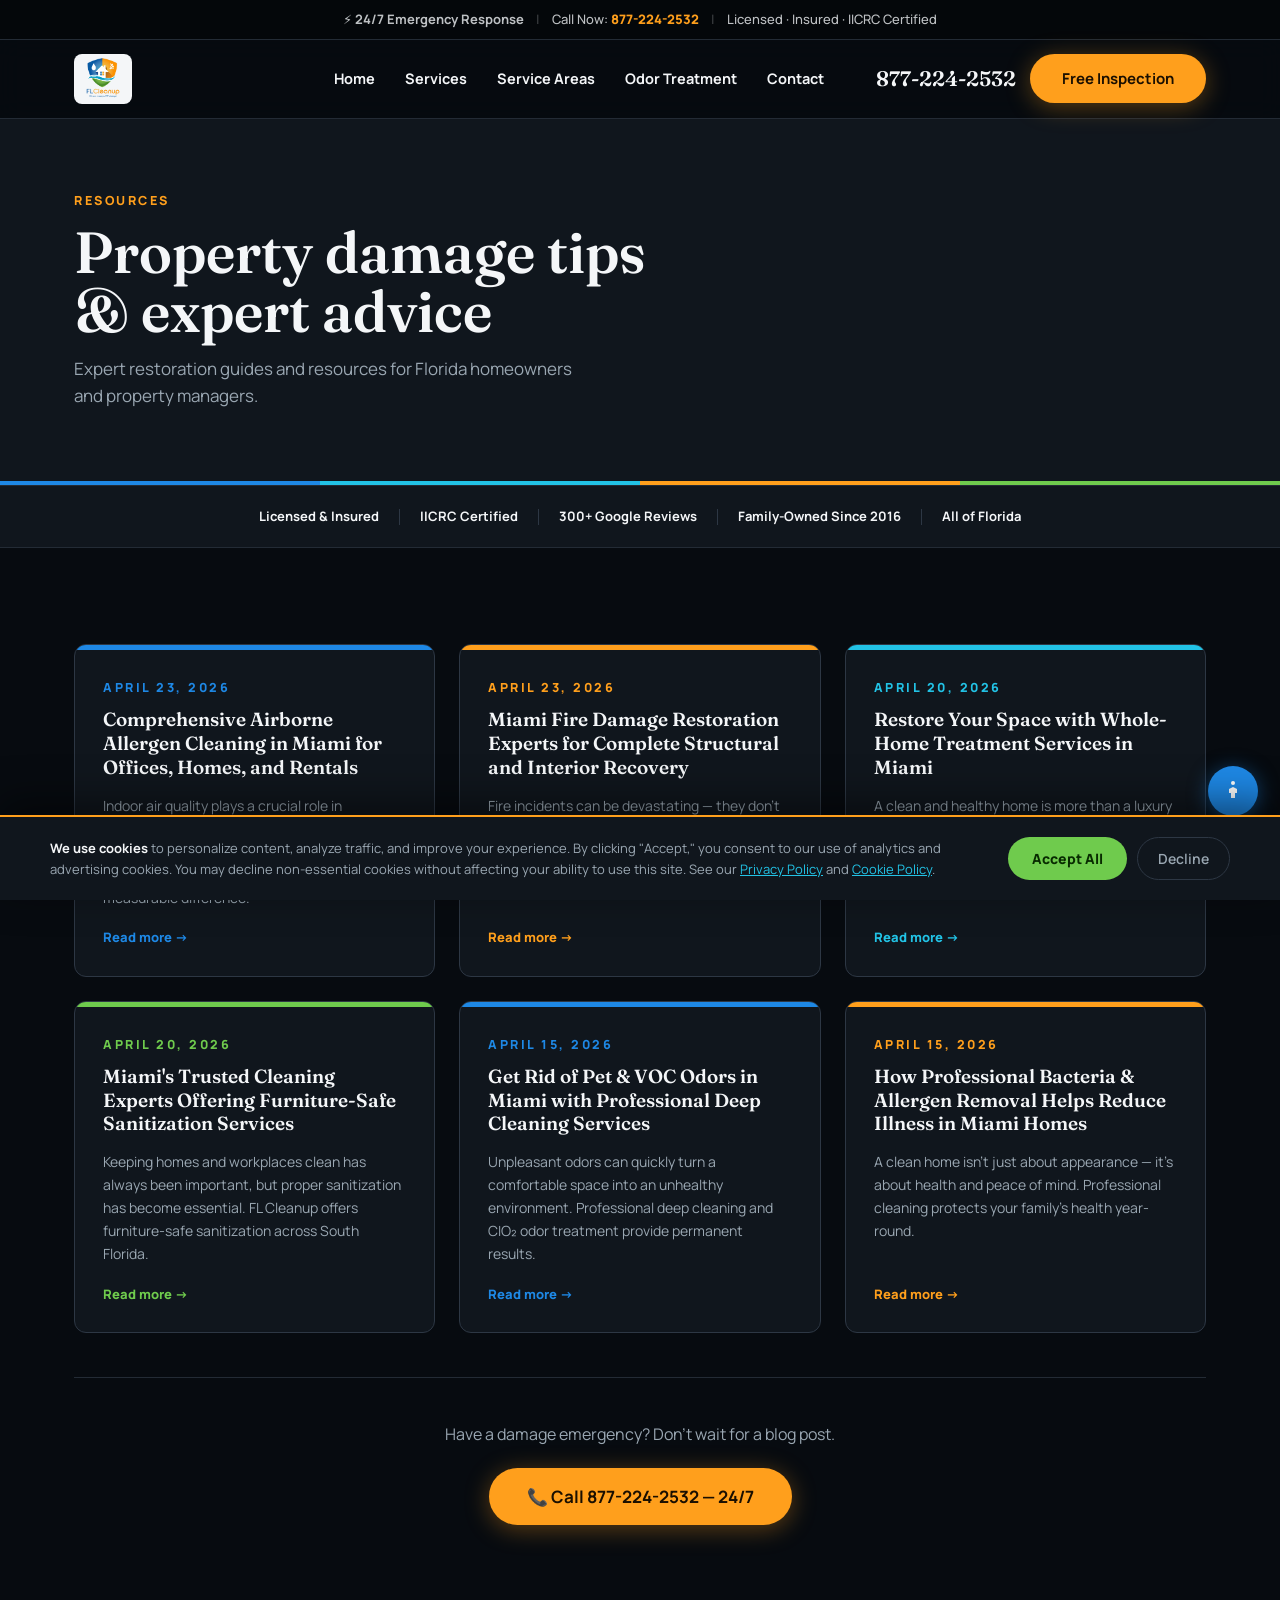
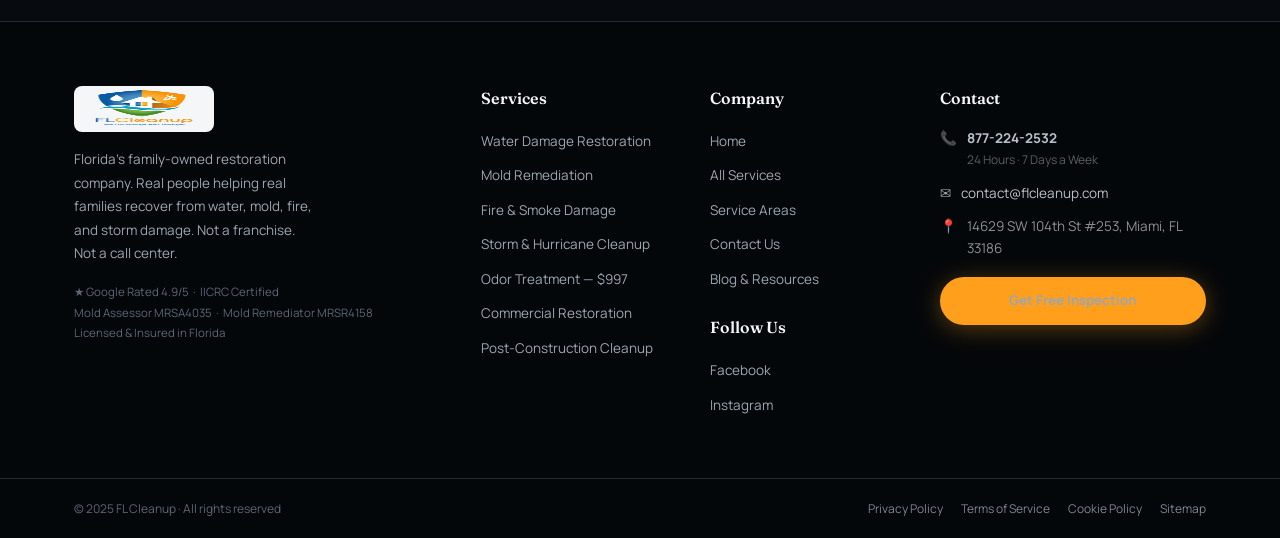
==== blog/index.html @ 85f88806 "Dark-theme cleanup: fix invisible text/contrast, add form states, optimize images, SEO + consent fix" ====
<!DOCTYPE html>
<html lang="en">
<head>
<meta charset="UTF-8">
<meta name="viewport" content="width=device-width, initial-scale=1.0">
<title>Blog | Property Damage Tips &amp; Guides | FL Cleanup Florida</title>
<meta name="description" content="Expert restoration guides, tips and resources for Florida homeowners. Water damage, mold, fire, storm, and odor treatment advice from the FL Cleanup team.">
<meta name="robots" content="index,follow">
<link rel="canonical" href="https://flcleanup.com/blog/">
<meta property="og:title" content="Blog | Property Damage Tips &amp; Guides | FL Cleanup Florida">
<meta property="og:description" content="Expert restoration guides, tips and resources for Florida homeowners. Water damage, mold, fire, storm, and odor treatment advice from the FL Cleanup team.">
<meta property="og:url" content="https://flcleanup.com/blog/">
<meta property="og:type" content="website">
<meta property="og:image" content="https://flcleanup.com/wp-content/uploads/2025/03/176-_TKR7948.jpg">
<meta property="og:image:alt" content="The FL Cleanup restoration crew with water extraction equipment">
<meta name="twitter:card" content="summary_large_image">
<meta name="theme-color" content="#070B10">
<link rel="icon" href="/wp-content/uploads/2022/09/florida-cleanup-300x300-1.png">
<link rel="preconnect" href="https://fonts.googleapis.com"><link rel="preconnect" href="https://fonts.gstatic.com" crossorigin><link href="https://fonts.googleapis.com/css2?family=Fraunces:ital,wght@0,500;0,600;1,500;1,600&family=Manrope:wght@400;500;600;700;800&display=swap" rel="stylesheet">
<link rel="stylesheet" href="/assets/css/main.css">

</head>
<body>
<a href="#main-content" class="skip-link">Skip to main content</a>
<div class="topbar" role="complementary" aria-label="Contact information">
  <div class="wrap topbar-inner">
    <span>⚡ <strong>24/7 Emergency Response</strong></span>
    <span class="topbar-sep">|</span>
    <span>Call Now: <a href="tel:+18772242532">877-224-2532</a></span>
    <span class="topbar-sep">|</span>
    <span>Licensed · Insured · IICRC Certified</span>
  </div>
</div>
<header class="site-header" role="banner">
  <div class="wrap header-inner">
    <a href="/" aria-label="FL Cleanup — Home">
      <img class="logo-img" src="/wp-content/uploads/2022/03/FLCleanup-Logo-PNG.png" alt="FL Cleanup logo" width="150" height="52">
    </a>
    <nav class="site-nav" role="navigation" aria-label="Main navigation">
      <ul role="list"><li><a href="/">Home</a></li>
<li><a href="/services/">Services</a></li>
<li><a href="/florida-service-area/">Service Areas</a></li>
<li><a href="/chlorine-dioxide-treatment/">Odor Treatment</a></li>
<li><a href="/contact/">Contact</a></li></ul>
    </nav>
    <div class="header-cta">
      <a href="tel:+18772242532" class="header-phone" aria-label="Call 877-224-2532">877-224-2532</a>
      <a href="/contact/#form" class="btn btn-blaze">Free Inspection</a>
    </div>
    <button class="nav-toggle" id="nav-toggle" aria-controls="mobile-menu" aria-expanded="false" aria-label="Open navigation menu">
      <span></span><span></span><span></span>
    </button>
  </div>
  <nav class="mobile-menu" id="mobile-menu" data-open="false" aria-label="Mobile navigation">
    <a href="/">Home</a>
    <a href="/services/">Services</a>
    <a href="/florida-service-area/">Service Areas</a>
    <a href="/chlorine-dioxide-treatment/">Odor Treatment — $997</a>
    <a href="/post-construction-cleanup-in-south-florida-2/">Post-Construction Cleanup</a>
    <a href="/blog/">Blog</a>
    <a href="/contact/">Contact Us</a>
    <div class="mobile-menu-cta">
      <a href="tel:+18772242532" class="btn btn-blaze btn-full">📞 Call 877-224-2532</a>
      <a href="/contact/#form" class="btn btn-palm btn-full">Get Free Inspection</a>
    </div>
  </nav>
</header>
<main id="main-content" tabindex="-1">

<section class="s-panel" style="padding:72px 0" aria-labelledby="blog-h1">
  <div class="wrap">
    <p class="eyebrow">Resources</p>
    <h1 class="d2" id="blog-h1" style="margin:12px 0 14px">Property damage tips<br>&amp; expert advice</h1>
    <p style="font-size:17px;color:var(--mist);max-width:500px">Expert restoration guides and resources for Florida homeowners and property managers.</p>
  </div>
</section>
<div class="trust-bar" aria-hidden="true"><span style="background:var(--harbor)"></span><span style="background:var(--lagoon)"></span><span style="background:var(--blaze)"></span><span style="background:var(--palm)"></span></div>
<div class="trust-strip" aria-label="Trust signals"><div class="wrap tb-inner"><div class="tb-item">Licensed &amp; Insured</div><div class="tb-sep" aria-hidden="true"></div><div class="tb-item">IICRC Certified</div><div class="tb-sep" aria-hidden="true"></div><div class="tb-item">300+ Google Reviews</div><div class="tb-sep" aria-hidden="true"></div><div class="tb-item">Family-Owned Since 2016</div><div class="tb-sep" aria-hidden="true"></div><div class="tb-item">All of Florida</div></div></div>
<section class="section">
  <div class="wrap">
    <div style="display:grid;grid-template-columns:repeat(3,1fr);gap:24px" role="list" aria-label="Blog posts"><article style="background:var(--panel);border:1px solid var(--line2);border-radius:var(--r);overflow:hidden;display:flex;flex-direction:column" aria-labelledby="post-0">
          <div style="height:5px;background:var(--harbor)"></div>
          <div style="padding:28px;flex:1;display:flex;flex-direction:column">
            <div class="eyebrow" style="margin-bottom:10px;color:var(--harbor)">April 23, 2026</div>
            <h2 id="post-0" style="font-family:'Fraunces',serif;font-size:19px;font-weight:600;color:var(--paper);line-height:1.25;margin-bottom:14px">Comprehensive Airborne Allergen Cleaning in Miami for Offices, Homes, and Rentals</h2>
            <p style="font-size:14px;color:var(--mist);line-height:1.65;flex:1;margin-bottom:18px">Indoor air quality plays a crucial role in maintaining a healthy environment. In a city like Miami, where humidity levels are high, professional allergen cleaning services make a measurable difference.</p>
            <a href="/contact/" style="font-size:13px;font-weight:800;color:var(--harbor);display:inline-flex;align-items:center;gap:5px" aria-label="Read more about Comprehensive Airborne Allergen Cleaning in Miami for Offices, Homes, and Rentals">Read more →</a>
          </div>
        </article><article style="background:var(--panel);border:1px solid var(--line2);border-radius:var(--r);overflow:hidden;display:flex;flex-direction:column" aria-labelledby="post-1">
          <div style="height:5px;background:var(--blaze)"></div>
          <div style="padding:28px;flex:1;display:flex;flex-direction:column">
            <div class="eyebrow" style="margin-bottom:10px;color:var(--blaze)">April 23, 2026</div>
            <h2 id="post-1" style="font-family:'Fraunces',serif;font-size:19px;font-weight:600;color:var(--paper);line-height:1.25;margin-bottom:14px">Miami Fire Damage Restoration Experts for Complete Structural and Interior Recovery</h2>
            <p style="font-size:14px;color:var(--mist);line-height:1.65;flex:1;margin-bottom:18px">Fire incidents can be devastating — they don't just destroy property, they disrupt lives. FL Cleanup provides complete structural and interior recovery services across Miami.</p>
            <a href="/contact/" style="font-size:13px;font-weight:800;color:var(--blaze);display:inline-flex;align-items:center;gap:5px" aria-label="Read more about Miami Fire Damage Restoration Experts for Complete Structural and Interior Recovery">Read more →</a>
          </div>
        </article><article style="background:var(--panel);border:1px solid var(--line2);border-radius:var(--r);overflow:hidden;display:flex;flex-direction:column" aria-labelledby="post-2">
          <div style="height:5px;background:var(--lagoon)"></div>
          <div style="padding:28px;flex:1;display:flex;flex-direction:column">
            <div class="eyebrow" style="margin-bottom:10px;color:var(--lagoon)">April 20, 2026</div>
            <h2 id="post-2" style="font-family:'Fraunces',serif;font-size:19px;font-weight:600;color:var(--paper);line-height:1.25;margin-bottom:14px">Restore Your Space with Whole-Home Treatment Services in Miami</h2>
            <p style="font-size:14px;color:var(--mist);line-height:1.65;flex:1;margin-bottom:18px">A clean and healthy home is more than a luxury — it's a necessity. Whole-home treatment services restore your living space to a safe, comfortable environment.</p>
            <a href="/contact/" style="font-size:13px;font-weight:800;color:var(--lagoon);display:inline-flex;align-items:center;gap:5px" aria-label="Read more about Restore Your Space with Whole-Home Treatment Services in Miami">Read more →</a>
          </div>
        </article><article style="background:var(--panel);border:1px solid var(--line2);border-radius:var(--r);overflow:hidden;display:flex;flex-direction:column" aria-labelledby="post-3">
          <div style="height:5px;background:var(--palm)"></div>
          <div style="padding:28px;flex:1;display:flex;flex-direction:column">
            <div class="eyebrow" style="margin-bottom:10px;color:var(--palm)">April 20, 2026</div>
            <h2 id="post-3" style="font-family:'Fraunces',serif;font-size:19px;font-weight:600;color:var(--paper);line-height:1.25;margin-bottom:14px">Miami's Trusted Cleaning Experts Offering Furniture-Safe Sanitization Services</h2>
            <p style="font-size:14px;color:var(--mist);line-height:1.65;flex:1;margin-bottom:18px">Keeping homes and workplaces clean has always been important, but proper sanitization has become essential. FL Cleanup offers furniture-safe sanitization across South Florida.</p>
            <a href="/contact/" style="font-size:13px;font-weight:800;color:var(--palm);display:inline-flex;align-items:center;gap:5px" aria-label="Read more about Miami's Trusted Cleaning Experts Offering Furniture-Safe Sanitization Services">Read more →</a>
          </div>
        </article><article style="background:var(--panel);border:1px solid var(--line2);border-radius:var(--r);overflow:hidden;display:flex;flex-direction:column" aria-labelledby="post-4">
          <div style="height:5px;background:var(--harbor)"></div>
          <div style="padding:28px;flex:1;display:flex;flex-direction:column">
            <div class="eyebrow" style="margin-bottom:10px;color:var(--harbor)">April 15, 2026</div>
            <h2 id="post-4" style="font-family:'Fraunces',serif;font-size:19px;font-weight:600;color:var(--paper);line-height:1.25;margin-bottom:14px">Get Rid of Pet &amp; VOC Odors in Miami with Professional Deep Cleaning Services</h2>
            <p style="font-size:14px;color:var(--mist);line-height:1.65;flex:1;margin-bottom:18px">Unpleasant odors can quickly turn a comfortable space into an unhealthy environment. Professional deep cleaning and CIO₂ odor treatment provide permanent results.</p>
            <a href="/contact/" style="font-size:13px;font-weight:800;color:var(--harbor);display:inline-flex;align-items:center;gap:5px" aria-label="Read more about Get Rid of Pet &amp; VOC Odors in Miami with Professional Deep Cleaning Services">Read more →</a>
          </div>
        </article><article style="background:var(--panel);border:1px solid var(--line2);border-radius:var(--r);overflow:hidden;display:flex;flex-direction:column" aria-labelledby="post-5">
          <div style="height:5px;background:var(--blaze)"></div>
          <div style="padding:28px;flex:1;display:flex;flex-direction:column">
            <div class="eyebrow" style="margin-bottom:10px;color:var(--blaze)">April 15, 2026</div>
            <h2 id="post-5" style="font-family:'Fraunces',serif;font-size:19px;font-weight:600;color:var(--paper);line-height:1.25;margin-bottom:14px">How Professional Bacteria &amp; Allergen Removal Helps Reduce Illness in Miami Homes</h2>
            <p style="font-size:14px;color:var(--mist);line-height:1.65;flex:1;margin-bottom:18px">A clean home isn't just about appearance — it's about health and peace of mind. Professional cleaning protects your family's health year-round.</p>
            <a href="/contact/" style="font-size:13px;font-weight:800;color:var(--blaze);display:inline-flex;align-items:center;gap:5px" aria-label="Read more about How Professional Bacteria &amp; Allergen Removal Helps Reduce Illness in Miami Homes">Read more →</a>
          </div>
        </article></div>
    <div style="text-align:center;margin-top:44px;padding-top:44px;border-top:1px solid var(--line)">
      <p style="font-size:16px;color:var(--mist);margin-bottom:20px">Have a damage emergency? Don't wait for a blog post.</p>
      <a href="tel:+18772242532" class="btn btn-blaze btn-lg">📞 Call 877-224-2532 — 24/7</a>
    </div>
  </div>
</section>

</main>
<footer class="site-footer" role="contentinfo">
  <div class="wrap">
    <div class="footer-grid">
      <div>
        <img class="logo-img" src="/wp-content/uploads/2022/03/FLCleanup-Logo-PNG.png" alt="FL Cleanup logo" width="140" height="48">
        <p class="footer-brand-p">Florida's family-owned restoration company. Real people helping real families recover from water, mold, fire, and storm damage. Not a franchise. Not a call center.</p>
        <p class="footer-certs">★ Google Rated 4.9/5 &nbsp;·&nbsp; IICRC Certified<br>Mold Assessor MRSA4035 &nbsp;·&nbsp; Mold Remediator MRSR4158<br>Licensed &amp; Insured in Florida</p>
      </div>
      <div class="footer-col">
        <h4>Services</h4>
        <ul role="list">
          <li><a href="/services/">Water Damage Restoration</a></li>
          <li><a href="/services/">Mold Remediation</a></li>
          <li><a href="/services/">Fire &amp; Smoke Damage</a></li>
          <li><a href="/services/">Storm &amp; Hurricane Cleanup</a></li>
          <li><a href="/chlorine-dioxide-treatment/">Odor Treatment — $997</a></li>
          <li><a href="/services/">Commercial Restoration</a></li>
          <li><a href="/post-construction-cleanup-in-south-florida-2/">Post-Construction Cleanup</a></li>
        </ul>
      </div>
      <div class="footer-col">
        <h4>Company</h4>
        <ul role="list">
          <li><a href="/">Home</a></li>
          <li><a href="/services/">All Services</a></li>
          <li><a href="/florida-service-area/">Service Areas</a></li>
          <li><a href="/contact/">Contact Us</a></li>
          <li><a href="/blog/">Blog &amp; Resources</a></li>
        </ul>
        <h4 style="margin-top:24px">Follow Us</h4>
        <ul role="list">
          <li><a href="https://www.facebook.com/flcleanup" rel="noopener" target="_blank">Facebook</a></li>
          <li><a href="https://www.instagram.com/flcleanup/" rel="noopener" target="_blank">Instagram</a></li>
        </ul>
      </div>
      <div class="footer-col">
        <h4>Contact</h4>
        <div class="fc-li"><span>📞</span><div><a href="tel:+18772242532" class="fc-strong">877-224-2532</a><br><span style="color:rgba(255,255,255,.35);font-size:12px">24 Hours · 7 Days a Week</span></div></div>
        <div class="fc-li"><span>✉️</span><div><a href="mailto:contact@flcleanup.com">contact@flcleanup.com</a></div></div>
        <div class="fc-li"><span>📍</span><div style="color:rgba(255,255,255,.55)">14629 SW 104th St #253, Miami, FL 33186</div></div>
        <div style="margin-top:18px">
          <a href="/contact/#form" class="btn btn-blaze btn-full" style="justify-content:center">Get Free Inspection</a>
        </div>
      </div>
    </div>
  </div>
  <div class="footer-bottom">
    <div class="wrap footer-bottom-inner">
      <span>© 2025 FL Cleanup · All rights reserved</span>
      <div class="footer-legal">
        <a href="/contact/#privacy">Privacy Policy</a>
        <a href="/contact/#terms">Terms of Service</a>
        <a href="/contact/#cookies">Cookie Policy</a>
        <a href="/sitemap.xml">Sitemap</a>
      </div>
    </div>
  </div>
</footer>
<div class="consent-banner" id="consent-banner" role="dialog" aria-label="Cookie consent" aria-modal="false">
  <div class="consent-inner">
    <div class="consent-text">
      <strong style="color:var(--paper)">We use cookies</strong> to personalize content, analyze traffic, and improve your experience. By clicking "Accept," you consent to our use of analytics and advertising cookies. You may decline non-essential cookies without affecting your ability to use this site. See our <a href="/contact/#privacy">Privacy Policy</a> and <a href="/contact/#cookies">Cookie Policy</a>.
    </div>
    <div class="consent-btns">
      <button class="consent-accept" id="consent-accept" aria-label="Accept all cookies">Accept All</button>
      <button class="consent-decline" id="consent-decline" aria-label="Decline non-essential cookies">Decline</button>
    </div>
  </div>
</div>
<button class="ada-btn" id="ada-btn" aria-label="Accessibility options" aria-expanded="false" aria-controls="ada-panel">
  <svg viewBox="0 0 24 24" xmlns="http://www.w3.org/2000/svg" aria-hidden="true" focusable="false">
    <circle cx="12" cy="4" r="2"/><path d="M12 8l-4 2v4h2v5h4v-5h2v-4l-4-2z"/>
  </svg>
</button>
<div class="ada-panel" id="ada-panel" role="region" aria-label="Accessibility settings">
  <h3>Accessibility</h3>
  <div class="ada-control"><span>Larger Text</span><button class="ada-toggle" id="ada-font" aria-pressed="false" aria-label="Toggle larger text"></button></div>
  <div class="ada-control"><span>High Contrast</span><button class="ada-toggle" id="ada-contrast" aria-pressed="false" aria-label="Toggle high contrast"></button></div>
  <div class="ada-control"><span>Extra Spacing</span><button class="ada-toggle" id="ada-spacing" aria-pressed="false" aria-label="Toggle extra spacing"></button></div>
</div>
<a href="tel:+18772242532" class="sticky-call" aria-label="Call us now at 877-224-2532">Call 877-224-2532</a>
<script src="/assets/js/main.js" defer></script>
</body>
</html>
---- assets/css/main.css ----
/* ================================================================
   FL CLEANUP — v6 DESIGN SYSTEM
   "Dark Shield"

   Brief: previous pass went light-dominant with color accents.
   This pass is genuinely dark — dark is the floor of the page, not
   a section variant. The same extracted brand palette (sampled
   from the logo pixels) now does the opposite job: instead of
   tinting light cards, it has to glow against near-black, the way
   neon or instrument-panel color reads at night. That's a better
   fit for an emergency-response brand anyway — water and fire both
   look more dramatic in the dark than on a cream background.

   PALETTE (same source as before, same hex values — sampled from
   the logo, not reguessed — just deployed differently)
   --void     #070B10  true near-black, the dominant background
   --panel    #10161D  raised dark surface for cards
   --panel2   #161D26  lighter raised surface, hover/active state
   --line     #232B35  hairline borders on dark
   --harbor   #1E88E5  blue brightened ~1 stop for dark-bg legibility
   --lagoon   #22C3E6  cyan brightened to glow on dark
   --blaze    #FF9F1C  orange brightened to glow on dark
   --palm     #6FCB4D  green brightened to glow on dark
   --paper    #F4F6F8  off-white text on dark
   --mist     #9AA7B2  secondary text on dark

   Note on brightening: the raw sampled hex values (#085AA4, #049DC0,
   #FD9200, #5D9F3A) read correctly on white but desaturate and dim
   against near-black — a known contrast problem with mid-tone brand
   colors on dark UI. Each is lifted in lightness ~8-12% while
   keeping the same hue, so they glow rather than going muddy, and
   still read as "the same blue/orange/cyan/green" as the logo.

   TYPE — unchanged from v5 (Fraunces + Manrope), the pairing itself
   wasn't the cookie-cutter problem, the light flat-color treatment
   was. Fraunces gets MORE distinctive on dark since serif-on-dark
   is less common than serif-on-cream.
   ================================================================ */

*,*::before,*::after{box-sizing:border-box;margin:0;padding:0}
html{font-size:16px;scroll-behavior:smooth;-webkit-text-size-adjust:100%}
body{font-family:'Manrope',system-ui,sans-serif;color:#F4F6F8;background:#070B10;line-height:1.6;-webkit-font-smoothing:antialiased}
img{display:block;max-width:100%;height:auto}
a{color:inherit;text-decoration:none}
button{font-family:inherit;cursor:pointer;border:none;background:none}
ul{list-style:none}
:focus-visible{outline:3px solid #FF9F1C;outline-offset:3px;border-radius:2px}

.skip-link{position:absolute;top:-100px;left:16px;z-index:9999;background:#FF9F1C;color:#070B10;font-weight:800;padding:10px 18px;border-radius:4px;transition:top .1s}
.skip-link:focus{top:16px}

:root{
  --void:#070B10;--panel:#10161D;--panel2:#161D26;--line:#232B35;--line2:#2D3744;
  --harbor:#1E88E5;--harbor-dim:#1567B0;
  --lagoon:#22C3E6;
  --blaze:#FF9F1C;--blaze-dim:#E08600;
  --palm:#6FCB4D;--palm-dim:#54A636;
  --paper:#F4F6F8;--mist:#9AA7B2;
  --max:1180px;--r:12px
}

.wrap{max-width:var(--max);margin:0 auto;padding:0 24px}

/* TYPE SCALE */
.d1{font-family:'Fraunces',serif;font-size:clamp(48px,7vw,92px);font-weight:600;line-height:.98;letter-spacing:-1px;color:var(--paper)}
.d2{font-family:'Fraunces',serif;font-size:clamp(34px,5vw,58px);font-weight:600;line-height:1.02;color:var(--paper)}
.d3{font-family:'Fraunces',serif;font-size:clamp(26px,3.6vw,40px);font-weight:600;line-height:1.05;color:var(--paper)}
.d4{font-family:'Fraunces',serif;font-size:clamp(19px,2.4vw,25px);font-weight:600;line-height:1.15;color:var(--paper)}
.eyebrow{font-family:'Manrope',sans-serif;font-size:12.5px;font-weight:800;letter-spacing:2.5px;text-transform:uppercase;color:var(--blaze)}
.lead{font-size:18.5px;line-height:1.6;color:var(--mist)}

/* BUTTONS */
.btn{display:inline-flex;align-items:center;justify-content:center;gap:9px;font-family:'Manrope',sans-serif;font-size:15px;font-weight:700;padding:15px 30px;border-radius:100px;transition:transform .12s,background .15s,box-shadow .15s;border:2px solid transparent;white-space:nowrap;line-height:1}
.btn:active{transform:scale(.97)}
.btn-blaze{background:var(--blaze);color:#1A0F00;box-shadow:0 0 0 0 rgba(255,159,28,0),0 4px 24px rgba(255,159,28,.35)}
.btn-blaze:hover{background:#FFAD3D;box-shadow:0 4px 30px rgba(255,159,28,.5)}
.btn-harbor{background:var(--harbor);color:#fff;box-shadow:0 4px 24px rgba(30,136,229,.35)}
.btn-harbor:hover{background:#3B96EA}
.btn-palm{background:var(--palm);color:#082B00;box-shadow:0 4px 24px rgba(111,203,77,.3)}
.btn-palm:hover{background:#82D862}
.btn-line{background:transparent;color:var(--paper);border-color:var(--line2)}
.btn-line:hover{border-color:var(--mist);background:rgba(255,255,255,.04)}
.btn-paper{background:var(--paper);color:var(--void);font-weight:800}
.btn-paper:hover{background:#fff}
/* On the harbor→blaze CTA strips: solid white + white outline */
.btn-white{background:var(--paper);color:var(--void);font-weight:800}
.btn-white:hover{background:#fff}
.btn-line-white{background:transparent;color:#fff;border-color:rgba(255,255,255,.55)}
.btn-line-white:hover{border-color:#fff;background:rgba(255,255,255,.1)}
.btn-lg{font-size:17px;padding:18px 36px}
.btn-xl{font-size:18px;padding:20px 42px}
.btn-full{width:100%}

/* TOPBAR */
.topbar{background:#04070A;color:rgba(244,246,248,.78);font-size:13px;font-weight:500;padding:9px 0;text-align:center;border-bottom:1px solid var(--line)}
.topbar a{color:var(--blaze);font-weight:800}
.topbar-inner{display:flex;align-items:center;justify-content:center;flex-wrap:wrap;gap:0}
.topbar-sep{margin:0 12px;opacity:.3}

/* HEADER */
.site-header{background:rgba(7,11,16,.85);backdrop-filter:blur(12px);border-bottom:1px solid var(--line);position:sticky;top:39px;z-index:200}
.header-inner{display:flex;align-items:center;height:78px;gap:20px}
.site-header img.logo-img{height:50px;width:auto;display:block;background:var(--paper);border-radius:8px;padding:4px 8px}
.site-nav{margin-left:auto;display:flex;align-items:center;gap:2px}
.site-nav ul{display:flex;align-items:center;gap:2px;list-style:none;margin:0;padding:0}
.site-nav li{display:block}
.site-nav a{font-size:14.5px;font-weight:700;color:var(--paper);padding:9px 14px;border-radius:8px;transition:background .15s,color .15s;display:block}
.site-nav a:hover,.site-nav a[aria-current="page"]{background:var(--panel);color:var(--lagoon)}
.header-cta{display:flex;align-items:center;gap:14px;margin-left:18px}
.header-phone{font-family:'Fraunces',serif;font-size:21px;font-weight:600;color:var(--paper)}
.header-phone:hover{color:var(--blaze)}
.nav-toggle{display:none;flex-direction:column;justify-content:center;gap:5px;padding:8px;border-radius:4px}
.nav-toggle span{display:block;width:22px;height:2px;background:var(--paper);border-radius:2px;transition:.2s}
.nav-toggle[aria-expanded="true"] span:nth-child(1){transform:translateY(7px) rotate(45deg)}
.nav-toggle[aria-expanded="true"] span:nth-child(2){opacity:0}
.nav-toggle[aria-expanded="true"] span:nth-child(3){transform:translateY(-7px) rotate(-45deg)}
.mobile-menu{display:none;position:absolute;top:78px;left:0;right:0;background:var(--void);border-bottom:1px solid var(--line);padding:12px 24px 24px;z-index:199;box-shadow:0 20px 40px rgba(0,0,0,.5)}
.mobile-menu[data-open="true"]{display:block}
.mobile-menu a{display:block;padding:14px 0;font-size:17px;font-weight:700;border-bottom:1px solid var(--line);color:var(--paper)}
.mobile-menu-cta{display:flex;flex-direction:column;gap:10px;margin-top:18px}

/* CONSENT */
.consent-banner{position:fixed;bottom:0;left:0;right:0;background:var(--panel);border-top:2px solid var(--blaze);box-shadow:0 -12px 40px rgba(0,0,0,.5);z-index:9000;padding:20px 24px;display:none}
.consent-banner.visible{display:block}
.consent-inner{max-width:var(--max);margin:0 auto;display:flex;align-items:center;gap:24px;flex-wrap:wrap}
.consent-text{flex:1;font-size:13px;color:var(--mist);line-height:1.6;min-width:240px}
.consent-text a{color:var(--lagoon);text-decoration:underline}
.consent-btns{display:flex;gap:10px;flex-shrink:0;flex-wrap:wrap}
.consent-accept{background:var(--palm);color:#082B00;font-size:14px;font-weight:800;padding:11px 24px;border-radius:100px}
.consent-accept:hover{background:#82D862}
.consent-decline{background:transparent;color:var(--mist);font-size:14px;font-weight:600;padding:11px 20px;border-radius:100px;border:1.5px solid var(--line2)}
.consent-decline:hover{border-color:var(--mist)}

/* ADA WIDGET */
.ada-btn{position:fixed;bottom:84px;right:22px;z-index:8999;width:50px;height:50px;background:var(--harbor);border-radius:50%;display:flex;align-items:center;justify-content:center;box-shadow:0 4px 20px rgba(30,136,229,.5);transition:transform .15s}
.ada-btn:hover{transform:scale(1.08)}
.ada-btn svg{fill:#fff;width:24px;height:24px}
.ada-panel{position:fixed;bottom:144px;right:22px;background:var(--panel);border:1px solid var(--line2);border-radius:12px;padding:20px;z-index:8998;display:none;width:240px;box-shadow:0 20px 50px rgba(0,0,0,.5)}
.ada-panel.open{display:block}
.ada-panel h3{font-size:12px;font-weight:800;color:var(--paper);margin-bottom:12px;text-transform:uppercase;letter-spacing:1.5px}
.ada-control{display:flex;align-items:center;justify-content:space-between;padding:9px 0;border-bottom:1px solid var(--line);font-size:13px;color:var(--mist)}
.ada-control:last-child{border-bottom:none}
.ada-toggle{background:var(--panel2);border:1.5px solid var(--line2);border-radius:100px;width:42px;height:23px;cursor:pointer;position:relative;transition:background .15s;flex-shrink:0}
.ada-toggle.on{background:var(--palm);border-color:var(--palm)}
.ada-toggle::after{content:'';position:absolute;width:16px;height:16px;background:#fff;border-radius:50%;top:2px;left:2px;transition:transform .15s}
.ada-toggle.on::after{transform:translateX(19px)}

/* ── HERO — full-bleed real photo, dark vignette, diagonal accent
       line is the only "shield seam" callback, kept subtle ── */
.hero{position:relative;overflow:hidden;min-height:680px;display:flex;align-items:center}
.hero-bg{position:absolute;inset:0;background-image:url('/wp-content/uploads/2025/03/176-_TKR7948.jpg');background-size:cover;background-position:center 28%}
.hero-scrim{position:absolute;inset:0;background:linear-gradient(180deg, rgba(7,11,16,.35) 0%, rgba(7,11,16,.55) 45%, rgba(7,11,16,.96) 100%)}
.hero-seam{position:absolute;top:0;bottom:0;left:38%;width:2px;background:linear-gradient(180deg, var(--harbor) 0%, var(--blaze) 100%);opacity:.5;z-index:2}
.hero-inner{position:relative;z-index:3;width:100%;padding:80px 0}
.hero-badge{display:inline-flex;align-items:center;gap:9px;background:rgba(255,159,28,.12);border:1.5px solid rgba(255,159,28,.45);color:var(--blaze);font-size:11.5px;font-weight:800;letter-spacing:2.2px;text-transform:uppercase;padding:7px 16px;border-radius:100px;margin-bottom:24px}
.hero h1{margin-bottom:22px}
.hero h1 .accent{color:var(--harbor);font-style:italic}
.hero h1 .accent2{color:var(--blaze)}
.hero-sub{color:rgba(244,246,248,.82);font-size:19px;line-height:1.6;margin-bottom:30px;max-width:520px}
.hero-btns{display:flex;gap:16px;flex-wrap:wrap;margin-bottom:30px}
.hero-trust{display:flex;align-items:center;gap:14px;flex-wrap:wrap}
.hero-stars{color:var(--blaze);font-size:17px;letter-spacing:2px}
.hero-trust-text{font-size:14px;color:var(--mist);font-weight:600}

/* TRUST STRIP — brand-color rail glowing against void, then a dark bar */
.trust-rail,.trust-bar{display:flex;height:4px}
.trust-rail span,.trust-bar span{flex:1}
.trust-strip{background:var(--panel);border-top:1px solid var(--line);border-bottom:1px solid var(--line);padding:16px 0}
.tb-inner{display:flex;align-items:center;justify-content:center;flex-wrap:wrap;gap:0}
.tb-item{display:flex;align-items:center;gap:8px;font-size:13px;font-weight:700;color:var(--paper);padding:4px 20px;white-space:nowrap}
.tb-sep{width:1px;height:16px;background:var(--line2)}

/* SECTIONS — everything on void or panel, no light sections at all */
.section{padding:96px 0}
.section-sm{padding:64px 0}
.s-panel{background:var(--panel)}
.sh{margin-bottom:52px}
.sh.center{text-align:center}
.sh.center .sh-desc{margin:14px auto 0;max-width:580px}
.sh-desc{font-size:17.5px;color:var(--mist);line-height:1.65;margin-top:14px;max-width:600px}

/* WHY-US — dark cards, glowing top-edge per brand color */
.action-grid{display:grid;grid-template-columns:repeat(4,1fr);gap:20px}
.action-card{background:var(--panel);border:1px solid var(--line);border-radius:var(--r);padding:30px 26px;position:relative;overflow:hidden;transition:transform .15s,border-color .15s,box-shadow .15s}
.action-card:hover{transform:translateY(-4px);border-color:var(--line2)}
.action-card::before{content:'';position:absolute;top:0;left:0;right:0;height:3px}
.action-card.c-harbor::before{background:var(--harbor);box-shadow:0 0 16px var(--harbor)}
.action-card.c-blaze::before{background:var(--blaze);box-shadow:0 0 16px var(--blaze)}
.action-card.c-lagoon::before{background:var(--lagoon);box-shadow:0 0 16px var(--lagoon)}
.action-card.c-palm::before{background:var(--palm);box-shadow:0 0 16px var(--palm)}
.action-card h3{font-family:'Fraunces',serif;font-size:21px;font-weight:600;color:var(--paper);margin-bottom:10px;margin-top:8px}
.action-card p{font-size:14px;color:var(--mist);line-height:1.6}

/* SERVICES — image cards with glowing corner tags */
.svc-grid{display:grid;grid-template-columns:repeat(3,1fr);gap:24px}
.svc-card{position:relative;border-radius:var(--r);overflow:hidden;background:var(--panel);border:1px solid var(--line);transition:transform .15s,border-color .15s}
.svc-card:hover{transform:translateY(-4px);border-color:var(--line2)}
.svc-img-wrap{position:relative;height:220px;overflow:hidden}
.svc-img{width:100%;height:100%;object-fit:cover;transition:transform .4s;filter:saturate(1.05) contrast(1.04)}
.svc-card:hover .svc-img{transform:scale(1.06)}
.svc-img-wrap::after{content:'';position:absolute;inset:0;background:linear-gradient(180deg, rgba(7,11,16,0) 55%, rgba(7,11,16,.7) 100%)}
.svc-corner{position:absolute;top:14px;left:14px;font-size:10.5px;font-weight:800;letter-spacing:1.5px;text-transform:uppercase;color:#070B10;padding:6px 12px;border-radius:100px;z-index:2}
.svc-placeholder{width:100%;height:100%;display:flex;align-items:center;justify-content:center}
.svc-body{padding:24px}
.svc-title{font-family:'Fraunces',serif;font-size:21px;font-weight:600;color:var(--paper);margin-bottom:10px}
.svc-desc{font-size:14px;color:var(--mist);line-height:1.6;margin-bottom:16px}
.svc-link{font-size:13px;font-weight:800;display:inline-flex;align-items:center;gap:5px;transition:gap .15s}
.svc-link:hover{gap:8px}

/* PROCESS */
.steps{display:grid;grid-template-columns:repeat(3,1fr);gap:32px}
.step{background:var(--void);border:1px solid var(--line);border-radius:var(--r);padding:36px 30px}
.step-num{font-family:'Fraunces',serif;font-size:46px;font-weight:600;line-height:1;margin-bottom:16px}
.step-title{font-family:'Fraunces',serif;font-size:21px;font-weight:600;color:var(--paper);margin-bottom:12px}
.step-desc{font-size:14.5px;color:var(--mist);line-height:1.65}

/* URGENCY — full-bleed real damage photo, heavy vignette, blaze accent */
.urgency{position:relative;overflow:hidden}
.urgency-photo{position:absolute;inset:0;background-size:cover;background-position:center}
.urgency-scrim{position:absolute;inset:0;background:linear-gradient(95deg, rgba(5,3,2,.97) 38%, rgba(5,3,2,.55) 100%)}
.urgency-inner{position:relative;z-index:2;padding:88px 0;display:grid;grid-template-columns:1fr auto;gap:60px;align-items:center}
.urgency-title{margin-bottom:18px}
.urgency-title .accent{color:var(--blaze)}
.urgency-list{display:grid;grid-template-columns:1fr 1fr;gap:10px 24px;margin-top:20px}
.urgency-list li{display:flex;align-items:center;gap:10px;font-size:14.5px;color:rgba(244,246,248,.85);font-weight:500}
.urgency-list li .dot{width:7px;height:7px;border-radius:50%;background:var(--blaze);flex-shrink:0;box-shadow:0 0 8px var(--blaze)}
.urgency-cta{text-align:center;min-width:260px}
.urgency-note{font-size:12px;color:var(--mist);text-align:center;margin-top:12px}

/* REVIEWS */
.rv-grid{display:grid;grid-template-columns:repeat(3,1fr);gap:22px}
.rv-card{background:var(--panel);border:1px solid var(--line);border-radius:var(--r);padding:30px;position:relative}
.rv-card::before{content:'"';position:absolute;top:10px;right:24px;font-family:'Fraunces',serif;font-size:64px;color:var(--line2);line-height:1;z-index:0}
.rv-stars{color:var(--blaze);font-size:16px;margin-bottom:16px;letter-spacing:2px;position:relative;z-index:1}
.rv-text{font-size:14.5px;color:var(--mist);line-height:1.75;margin-bottom:22px;position:relative;z-index:1}
.rv-author{display:flex;align-items:center;gap:13px}
.rv-av{width:42px;height:42px;border-radius:50%;display:flex;align-items:center;justify-content:center;color:#070B10;font-weight:700;font-size:15px;flex-shrink:0;font-family:'Fraunces',serif}
.rv-name{font-size:14px;font-weight:700;color:var(--paper)}
.rv-meta{font-size:12px;color:var(--mist)}
.review-summary{display:inline-flex;align-items:center;gap:14px;background:var(--panel);border:1px solid var(--line2);border-radius:100px;padding:12px 26px;margin-top:32px;font-size:14px;font-weight:700;color:var(--paper)}

/* OWNER */
.owner-grid{display:grid;grid-template-columns:380px 1fr;gap:72px;align-items:center}
.owner-photo{position:relative;border-radius:var(--r);overflow:hidden;border:1px solid var(--line2)}
.owner-photo img{width:100%;height:480px;object-fit:cover;object-position:top center;display:block}
.owner-quote{font-family:'Fraunces',serif;font-style:italic;font-size:21px;line-height:1.55;color:var(--paper);margin:22px 0 26px;font-weight:500}
.owner-quote::before{content:'"';color:var(--blaze)}
.owner-quote::after{content:'"';color:var(--blaze)}

/* INSURANCE / STAT */
.stat-box{background:var(--panel);border:1px solid var(--line2);border-radius:var(--r);padding:44px;text-align:center}
.stat-num{font-family:'Fraunces',serif;font-size:84px;font-weight:600;color:var(--blaze);line-height:.9;text-shadow:0 0 40px rgba(255,159,28,.35)}
.stat-label{font-size:14px;color:var(--mist);margin-top:10px}

/* CIO BOX */
.cio-box{background:var(--panel);border:2px solid var(--blaze);border-radius:var(--r);padding:36px 40px;text-align:center;box-shadow:0 0 50px rgba(255,159,28,.12)}
.cio-price{font-family:'Fraunces',serif;font-size:74px;font-weight:600;color:var(--blaze);line-height:1}
.cio-price sub{font-size:28px;vertical-align:super}
.cio-note{font-size:13px;color:var(--mist);margin:10px 0 24px}

/* AREA CHIPS */
.area-grid{display:grid;grid-template-columns:repeat(4,1fr);gap:10px}
.area-chip{background:var(--panel);border:1px solid var(--line);border-radius:100px;padding:13px 18px;font-size:14px;font-weight:600;color:var(--paper);display:flex;align-items:center;gap:8px;transition:border-color .15s,color .15s,background .15s;text-align:center;justify-content:center}
.area-chip:hover{border-color:var(--lagoon);color:var(--lagoon);background:var(--panel2)}

/* FAQ */
.faq-item{border-bottom:1px solid var(--line)}
.faq-btn{width:100%;background:none;text-align:left;padding:20px 0;font-size:16px;font-weight:700;color:var(--paper);cursor:pointer;display:flex;justify-content:space-between;align-items:center;gap:14px;line-height:1.4}
.faq-icon{width:26px;height:26px;border-radius:50%;background:var(--panel2);display:flex;align-items:center;justify-content:center;font-size:16px;font-weight:700;flex-shrink:0;transition:all .15s;color:var(--mist)}
.faq-item.open .faq-icon{background:var(--blaze);color:#070B10;transform:rotate(45deg)}
.faq-ans{display:none;padding:0 0 20px;font-size:15px;color:var(--mist);line-height:1.75;max-width:90%}
.faq-item.open .faq-ans{display:block}

/* FORMS — dark inputs on panel */
.fg{margin-bottom:14px}
.fg label{display:block;font-size:12px;font-weight:700;letter-spacing:.5px;color:var(--mist);margin-bottom:6px;text-transform:uppercase}
.fg input,.fg select,.fg textarea{width:100%;padding:13px 15px;font-family:'Manrope',sans-serif;font-size:15px;border:1.5px solid var(--line2);border-radius:8px;color:var(--paper);background:var(--void);transition:border-color .15s}
.fg input:focus,.fg select:focus,.fg textarea:focus{outline:none;border-color:var(--blaze)}
.fg input::placeholder,.fg textarea::placeholder{color:#5A6776}
.fg textarea{resize:vertical;min-height:100px}
.fg-row{display:grid;grid-template-columns:1fr 1fr;gap:14px}
.check-grid{display:grid;grid-template-columns:1fr 1fr;gap:9px;margin-bottom:18px}
.cl{display:flex;align-items:center;gap:9px;font-size:14px;font-weight:500;cursor:pointer;padding:11px 13px;border:1.5px solid var(--line2);border-radius:8px;transition:border-color .15s,background .15s;color:var(--mist)}
.cl:hover{border-color:var(--blaze)}
.cl input[type=checkbox]{accent-color:var(--blaze);width:16px;height:16px;flex-shrink:0}
.form-lock{display:flex;align-items:flex-start;gap:8px;font-size:11.5px;color:var(--mist);margin-top:14px;line-height:1.6}
.form-lock svg{flex-shrink:0;margin-top:1px}
.form-lock a{color:var(--lagoon);text-decoration:underline}
/* FORM VALIDATION STATES */
.fg input.invalid,.fg textarea.invalid,.fg select.invalid{border-color:#FF5A5A;background:rgba(255,90,90,.07)}
.field-error{display:block;font-size:12px;font-weight:600;color:#FF8585;margin-top:6px}
.form-status{margin-top:16px;padding:15px 17px;border-radius:8px;font-size:14px;font-weight:600;line-height:1.55;display:none}
.form-status.show{display:block}
.form-status.success{background:rgba(111,203,77,.12);border:1px solid var(--palm);color:#C6ECB2}
.form-status.error{background:rgba(255,90,90,.1);border:1px solid #FF5A5A;color:#FFA3A3}

/* CTA STRIP — harbor-to-blaze diagonal, glowing */
.cta-strip{position:relative;padding:100px 0;text-align:center;overflow:hidden;background:linear-gradient(120deg, var(--harbor-dim) 0%, var(--void) 50%, var(--blaze-dim) 100%)}
.cta-strip h2{color:#fff;margin-bottom:16px}
.cta-strip p{color:rgba(255,255,255,.85);font-size:19px;margin-bottom:36px;max-width:520px;margin-left:auto;margin-right:auto}
.cta-btns{display:flex;gap:16px;justify-content:center;flex-wrap:wrap}

/* FOOTER */
.site-footer{background:#04070A;color:var(--mist);padding:64px 0 0;border-top:1px solid var(--line)}
.footer-grid{display:grid;grid-template-columns:2fr 1fr 1fr 1.5fr;gap:52px;margin-bottom:52px}
.site-footer img.logo-img{height:46px;margin-bottom:16px;background:var(--paper);border-radius:8px;padding:4px 8px}
.footer-brand-p{font-size:13.5px;line-height:1.75;max-width:240px;margin:16px 0;color:var(--mist)}
.footer-certs{font-size:11.5px;color:#5A6776;line-height:1.8}
.footer-col h4{font-family:'Fraunces',serif;font-size:16px;font-weight:600;color:var(--paper);margin-bottom:16px}
.footer-col li{margin-bottom:9px}
.footer-col a{font-size:13.5px;color:var(--mist);transition:color .15s}
.footer-col a:hover{color:var(--blaze)}
.fc-li{display:flex;align-items:flex-start;gap:10px;margin-bottom:12px;font-size:13.5px}
.fc-li a{color:#B8C2CA;transition:color .15s}
.fc-li a:hover{color:var(--blaze)}
.fc-strong{color:var(--paper);font-weight:700}
.footer-bottom{border-top:1px solid var(--line);padding:20px 0}
.footer-bottom-inner{display:flex;align-items:center;justify-content:space-between;gap:14px;flex-wrap:wrap;font-size:12px;color:#5A6776}
.footer-bottom-inner a{color:#7A8794}
.footer-bottom-inner a:hover{color:var(--blaze)}
.footer-legal{display:flex;gap:18px}

/* STICKY MOBILE CALL */
.sticky-call{display:none;position:fixed;bottom:18px;left:50%;transform:translateX(-50%);z-index:8000;background:var(--palm);color:#082B00;font-family:'Fraunces',serif;font-size:17px;font-weight:600;padding:15px 38px;border-radius:100px;box-shadow:0 8px 32px rgba(111,203,77,.5);white-space:nowrap}
.sticky-call:hover{background:#82D862}

/* .reveal — kept as a no-op visibility marker only. No JS-controlled
   opacity on content; lesson carried forward from prior QA pass. */
.reveal{opacity:1;transform:none}

@media(prefers-reduced-motion:reduce){*,*::before,*::after{animation-duration:.01ms!important;transition-duration:.01ms!important}}

/* RESPONSIVE */
@media(max-width:1100px){
  .action-grid{grid-template-columns:1fr 1fr}
  .svc-grid{grid-template-columns:1fr 1fr}
  .footer-grid{grid-template-columns:1fr 1fr;gap:36px}
  .owner-grid{grid-template-columns:1fr;gap:32px}
  .owner-photo img{height:380px}
  .steps{grid-template-columns:1fr}
}
@media(max-width:960px){
  .hero-seam{display:none}
  .urgency-inner{grid-template-columns:1fr;gap:36px;text-align:left}
}
@media(max-width:768px){
  .site-nav,.header-cta{display:none}
  .nav-toggle{display:flex}
  .section,.section-sm{padding:64px 0}
  .action-grid{grid-template-columns:1fr 1fr}
  .svc-grid{grid-template-columns:1fr}
  .rv-grid{grid-template-columns:1fr}
  .area-grid{grid-template-columns:1fr 1fr}
  .hero-btns{flex-direction:column}
  .cta-btns{flex-direction:column;align-items:center}
  .sticky-call{display:block}
  .footer-grid{grid-template-columns:1fr;gap:32px}
  .footer-bottom-inner{flex-direction:column;text-align:center}
  .footer-legal{justify-content:center}
  .tb-inner{flex-direction:column;gap:8px}
  .tb-sep{display:none}
  .tb-item{padding:3px 0}
  .fg-row{grid-template-columns:1fr}
  .check-grid{grid-template-columns:1fr}
  .consent-inner{flex-direction:column;align-items:flex-start}
}
@media(max-width:480px){
  .action-grid{grid-template-columns:1fr}
  .area-grid{grid-template-columns:1fr}
  .stat-num{font-size:60px}
  .cio-price{font-size:56px}
}
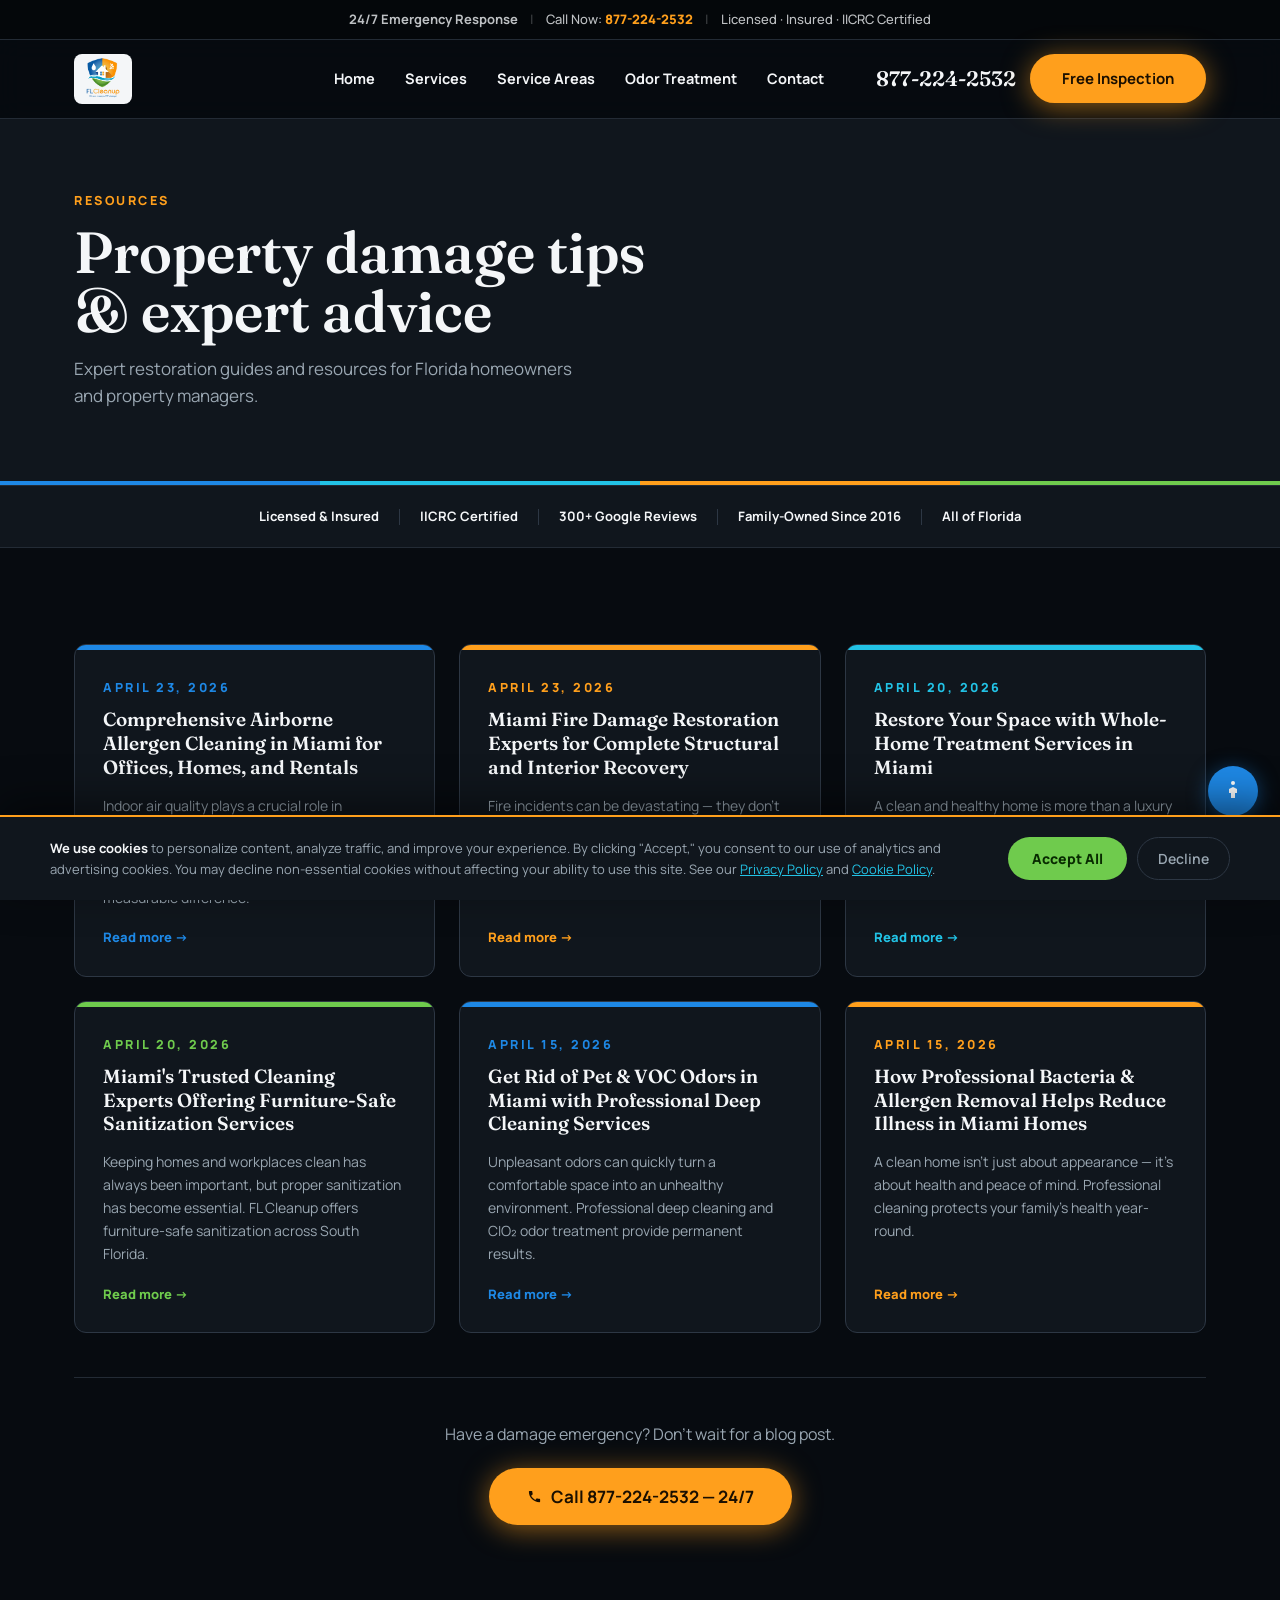
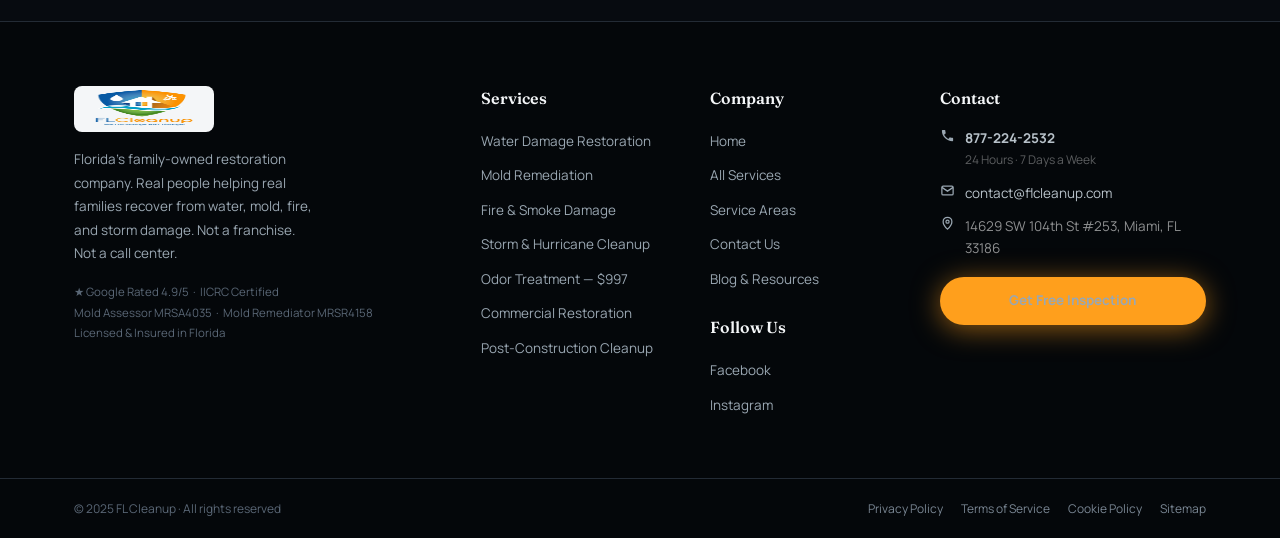
==== commit c32ade4b: "Remove hero seam line, remove colorful emoji, boost brand-color flare 1. Removed the diagonal harbor" ====
--- a/blog/index.html
+++ b/blog/index.html
@@ -24,7 +24,7 @@
 <a href="#main-content" class="skip-link">Skip to main content</a>
 <div class="topbar" role="complementary" aria-label="Contact information">
   <div class="wrap topbar-inner">
-    <span>⚡ <strong>24/7 Emergency Response</strong></span>
+    <span><strong>24/7 Emergency Response</strong></span>
     <span class="topbar-sep">|</span>
     <span>Call Now: <a href="tel:+18772242532">877-224-2532</a></span>
     <span class="topbar-sep">|</span>
@@ -60,7 +60,7 @@
     <a href="/blog/">Blog</a>
     <a href="/contact/">Contact Us</a>
     <div class="mobile-menu-cta">
-      <a href="tel:+18772242532" class="btn btn-blaze btn-full">📞 Call 877-224-2532</a>
+      <a href="tel:+18772242532" class="btn btn-blaze btn-full"><svg width="15" height="15" viewBox="0 0 24 24" fill="currentColor" style="flex-shrink:0"><path d="M6.6 10.8c1.4 2.8 3.8 5.1 6.6 6.6l2.2-2.2c.3-.3.7-.4 1-.2 1.1.4 2.3.6 3.6.6.6 0 1 .4 1 1V20c0 .6-.4 1-1 1-9.4 0-17-7.6-17-17 0-.6.4-1 1-1h3.5c.6 0 1 .4 1 1 0 1.3.2 2.5.6 3.6.1.3 0 .7-.2 1l-2.3 2.2z"/></svg> Call 877-224-2532</a>
       <a href="/contact/#form" class="btn btn-palm btn-full">Get Free Inspection</a>
     </div>
   </nav>
@@ -129,7 +129,7 @@
         </article></div>
     <div style="text-align:center;margin-top:44px;padding-top:44px;border-top:1px solid var(--line)">
       <p style="font-size:16px;color:var(--mist);margin-bottom:20px">Have a damage emergency? Don't wait for a blog post.</p>
-      <a href="tel:+18772242532" class="btn btn-blaze btn-lg">📞 Call 877-224-2532 — 24/7</a>
+      <a href="tel:+18772242532" class="btn btn-blaze btn-lg"><svg width="15" height="15" viewBox="0 0 24 24" fill="currentColor" style="flex-shrink:0"><path d="M6.6 10.8c1.4 2.8 3.8 5.1 6.6 6.6l2.2-2.2c.3-.3.7-.4 1-.2 1.1.4 2.3.6 3.6.6.6 0 1 .4 1 1V20c0 .6-.4 1-1 1-9.4 0-17-7.6-17-17 0-.6.4-1 1-1h3.5c.6 0 1 .4 1 1 0 1.3.2 2.5.6 3.6.1.3 0 .7-.2 1l-2.3 2.2z"/></svg> Call 877-224-2532 — 24/7</a>
     </div>
   </div>
 </section>
@@ -172,9 +172,9 @@
       </div>
       <div class="footer-col">
         <h4>Contact</h4>
-        <div class="fc-li"><span>📞</span><div><a href="tel:+18772242532" class="fc-strong">877-224-2532</a><br><span style="color:rgba(255,255,255,.35);font-size:12px">24 Hours · 7 Days a Week</span></div></div>
-        <div class="fc-li"><span>✉️</span><div><a href="mailto:contact@flcleanup.com">contact@flcleanup.com</a></div></div>
-        <div class="fc-li"><span>📍</span><div style="color:rgba(255,255,255,.55)">14629 SW 104th St #253, Miami, FL 33186</div></div>
+        <div class="fc-li"><span aria-hidden="true"><svg width="15" height="15" viewBox="0 0 24 24" fill="currentColor" style="flex-shrink:0"><path d="M6.6 10.8c1.4 2.8 3.8 5.1 6.6 6.6l2.2-2.2c.3-.3.7-.4 1-.2 1.1.4 2.3.6 3.6.6.6 0 1 .4 1 1V20c0 .6-.4 1-1 1-9.4 0-17-7.6-17-17 0-.6.4-1 1-1h3.5c.6 0 1 .4 1 1 0 1.3.2 2.5.6 3.6.1.3 0 .7-.2 1l-2.3 2.2z"/></svg></span><div><a href="tel:+18772242532" class="fc-strong">877-224-2532</a><br><span style="color:rgba(255,255,255,.35);font-size:12px">24 Hours · 7 Days a Week</span></div></div>
+        <div class="fc-li"><span aria-hidden="true"><svg width="15" height="15" viewBox="0 0 24 24" fill="none" stroke="currentColor" stroke-width="2"><rect x="3" y="5" width="18" height="14" rx="2"/><path d="M3 7l9 6 9-6"/></svg></span><div><a href="mailto:contact@flcleanup.com">contact@flcleanup.com</a></div></div>
+        <div class="fc-li"><span aria-hidden="true"><svg width="15" height="15" viewBox="0 0 24 24" fill="none" stroke="currentColor" stroke-width="2"><path d="M12 21s7-6.5 7-12a7 7 0 1 0-14 0c0 5.5 7 12 7 12z"/><circle cx="12" cy="9" r="2.5"/></svg></span><div style="color:rgba(255,255,255,.55)">14629 SW 104th St #253, Miami, FL 33186</div></div>
         <div style="margin-top:18px">
           <a href="/contact/#form" class="btn btn-blaze btn-full" style="justify-content:center">Get Free Inspection</a>
         </div>
--- a/assets/css/main.css
+++ b/assets/css/main.css
@@ -72,12 +72,12 @@
 /* BUTTONS */
 .btn{display:inline-flex;align-items:center;justify-content:center;gap:9px;font-family:'Manrope',sans-serif;font-size:15px;font-weight:700;padding:15px 30px;border-radius:100px;transition:transform .12s,background .15s,box-shadow .15s;border:2px solid transparent;white-space:nowrap;line-height:1}
 .btn:active{transform:scale(.97)}
-.btn-blaze{background:var(--blaze);color:#1A0F00;box-shadow:0 0 0 0 rgba(255,159,28,0),0 4px 24px rgba(255,159,28,.35)}
-.btn-blaze:hover{background:#FFAD3D;box-shadow:0 4px 30px rgba(255,159,28,.5)}
-.btn-harbor{background:var(--harbor);color:#fff;box-shadow:0 4px 24px rgba(30,136,229,.35)}
-.btn-harbor:hover{background:#3B96EA}
-.btn-palm{background:var(--palm);color:#082B00;box-shadow:0 4px 24px rgba(111,203,77,.3)}
-.btn-palm:hover{background:#82D862}
+.btn-blaze{background:var(--blaze);color:#1A0F00;box-shadow:0 4px 28px rgba(255,159,28,.55)}
+.btn-blaze:hover{background:#FFAD3D;box-shadow:0 6px 38px rgba(255,159,28,.7)}
+.btn-harbor{background:var(--harbor);color:#fff;box-shadow:0 4px 28px rgba(30,136,229,.55)}
+.btn-harbor:hover{background:#3B96EA;box-shadow:0 6px 38px rgba(30,136,229,.7)}
+.btn-palm{background:var(--palm);color:#082B00;box-shadow:0 4px 28px rgba(111,203,77,.5)}
+.btn-palm:hover{background:#82D862;box-shadow:0 6px 38px rgba(111,203,77,.65)}
 .btn-line{background:transparent;color:var(--paper);border-color:var(--line2)}
 .btn-line:hover{border-color:var(--mist);background:rgba(255,255,255,.04)}
 .btn-paper{background:var(--paper);color:var(--void);font-weight:800}
@@ -150,7 +150,7 @@
 .hero{position:relative;overflow:hidden;min-height:680px;display:flex;align-items:center}
 .hero-bg{position:absolute;inset:0;background-image:url('/wp-content/uploads/2025/03/176-_TKR7948.jpg');background-size:cover;background-position:center 28%}
 .hero-scrim{position:absolute;inset:0;background:linear-gradient(180deg, rgba(7,11,16,.35) 0%, rgba(7,11,16,.55) 45%, rgba(7,11,16,.96) 100%)}
-.hero-seam{position:absolute;top:0;bottom:0;left:38%;width:2px;background:linear-gradient(180deg, var(--harbor) 0%, var(--blaze) 100%);opacity:.5;z-index:2}
+.hero-seam{display:none}
 .hero-inner{position:relative;z-index:3;width:100%;padding:80px 0}
 .hero-badge{display:inline-flex;align-items:center;gap:9px;background:rgba(255,159,28,.12);border:1.5px solid rgba(255,159,28,.45);color:var(--blaze);font-size:11.5px;font-weight:800;letter-spacing:2.2px;text-transform:uppercase;padding:7px 16px;border-radius:100px;margin-bottom:24px}
 .hero h1{margin-bottom:22px}
@@ -184,10 +184,14 @@
 .action-card{background:var(--panel);border:1px solid var(--line);border-radius:var(--r);padding:30px 26px;position:relative;overflow:hidden;transition:transform .15s,border-color .15s,box-shadow .15s}
 .action-card:hover{transform:translateY(-4px);border-color:var(--line2)}
 .action-card::before{content:'';position:absolute;top:0;left:0;right:0;height:3px}
-.action-card.c-harbor::before{background:var(--harbor);box-shadow:0 0 16px var(--harbor)}
-.action-card.c-blaze::before{background:var(--blaze);box-shadow:0 0 16px var(--blaze)}
-.action-card.c-lagoon::before{background:var(--lagoon);box-shadow:0 0 16px var(--lagoon)}
-.action-card.c-palm::before{background:var(--palm);box-shadow:0 0 16px var(--palm)}
+.action-card.c-harbor::before{background:var(--harbor);box-shadow:0 0 22px var(--harbor)}
+.action-card.c-blaze::before{background:var(--blaze);box-shadow:0 0 22px var(--blaze)}
+.action-card.c-lagoon::before{background:var(--lagoon);box-shadow:0 0 22px var(--lagoon)}
+.action-card.c-palm::before{background:var(--palm);box-shadow:0 0 22px var(--palm)}
+.action-card.c-harbor:hover{box-shadow:0 16px 36px rgba(30,136,229,.18)}
+.action-card.c-blaze:hover{box-shadow:0 16px 36px rgba(255,159,28,.18)}
+.action-card.c-lagoon:hover{box-shadow:0 16px 36px rgba(34,195,230,.18)}
+.action-card.c-palm:hover{box-shadow:0 16px 36px rgba(111,203,77,.18)}
 .action-card h3{font-family:'Fraunces',serif;font-size:21px;font-weight:600;color:var(--paper);margin-bottom:10px;margin-top:8px}
 .action-card p{font-size:14px;color:var(--mist);line-height:1.6}
 
@@ -254,7 +258,7 @@
 
 /* CIO BOX */
 .cio-box{background:var(--panel);border:2px solid var(--blaze);border-radius:var(--r);padding:36px 40px;text-align:center;box-shadow:0 0 50px rgba(255,159,28,.12)}
-.cio-price{font-family:'Fraunces',serif;font-size:74px;font-weight:600;color:var(--blaze);line-height:1}
+.cio-price{font-family:'Fraunces',serif;font-size:74px;font-weight:600;color:var(--blaze);line-height:1;text-shadow:0 0 40px rgba(255,159,28,.4)}
 .cio-price sub{font-size:28px;vertical-align:super}
 .cio-note{font-size:13px;color:var(--mist);margin:10px 0 24px}
 
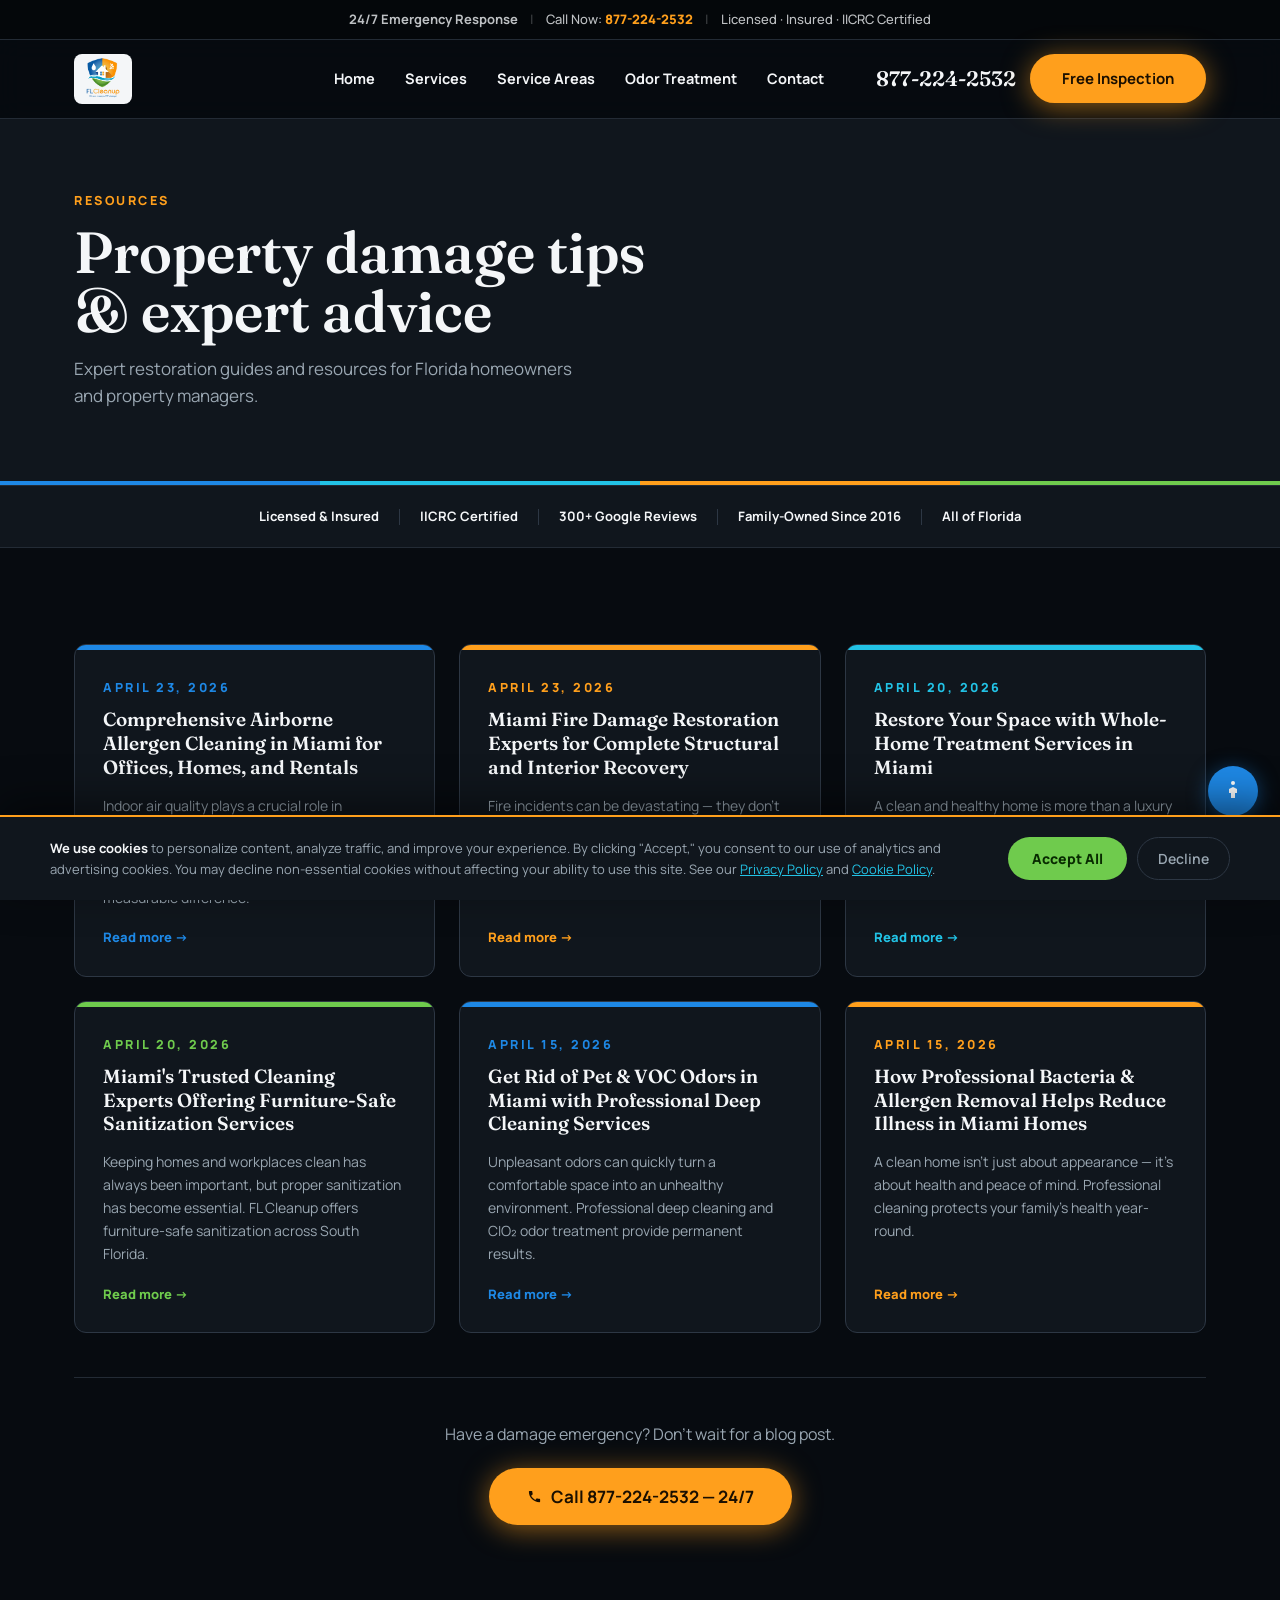
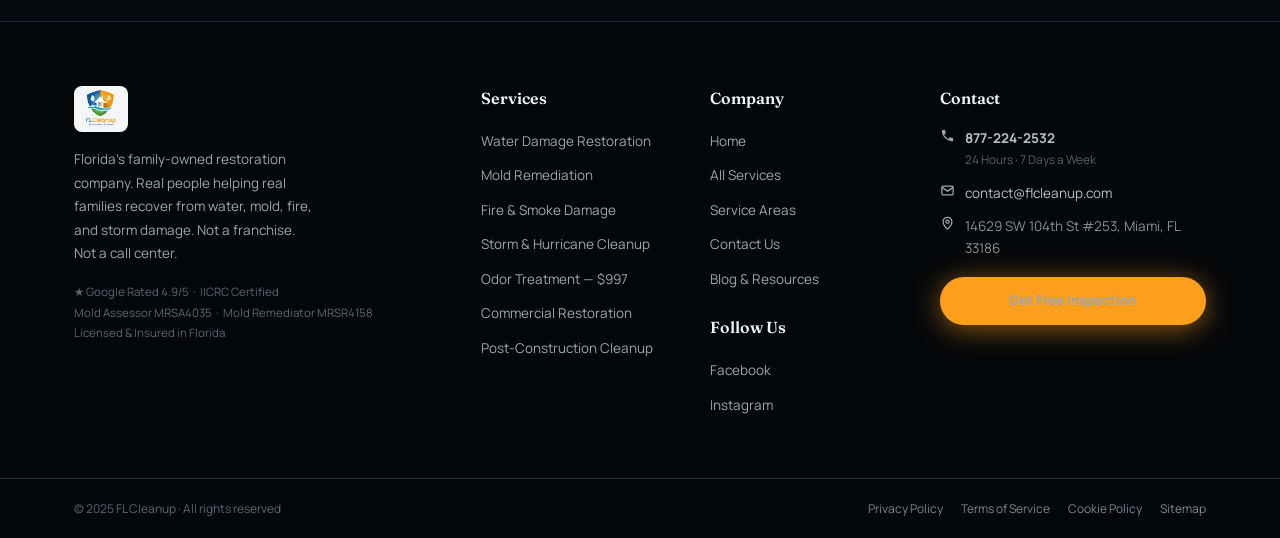
==== commit a93d65a5: "Fix stretched footer logo: add width:auto + correct square (1:1) logo dimensions site-wide" ====
--- a/blog/index.html
+++ b/blog/index.html
@@ -34,12 +34,12 @@
 <header class="site-header" role="banner">
   <div class="wrap header-inner">
     <a href="/" aria-label="FL Cleanup — Home">
-      <img class="logo-img" src="/wp-content/uploads/2022/03/FLCleanup-Logo-PNG.png" alt="FL Cleanup logo" width="150" height="52">
+      <img class="logo-img" src="/wp-content/uploads/2022/03/FLCleanup-Logo-PNG.png" alt="FL Cleanup logo" width="52" height="52">
     </a>
     <nav class="site-nav" role="navigation" aria-label="Main navigation">
       <ul role="list"><li><a href="/">Home</a></li>
 <li><a href="/services/">Services</a></li>
-<li><a href="/florida-service-area/">Service Areas</a></li>
+<li><a href="/services/#service-area">Service Areas</a></li>
 <li><a href="/chlorine-dioxide-treatment/">Odor Treatment</a></li>
 <li><a href="/contact/">Contact</a></li></ul>
     </nav>
@@ -54,7 +54,7 @@
   <nav class="mobile-menu" id="mobile-menu" data-open="false" aria-label="Mobile navigation">
     <a href="/">Home</a>
     <a href="/services/">Services</a>
-    <a href="/florida-service-area/">Service Areas</a>
+    <a href="/services/#service-area">Service Areas</a>
     <a href="/chlorine-dioxide-treatment/">Odor Treatment — $997</a>
     <a href="/post-construction-cleanup-in-south-florida-2/">Post-Construction Cleanup</a>
     <a href="/blog/">Blog</a>
@@ -139,7 +139,7 @@
   <div class="wrap">
     <div class="footer-grid">
       <div>
-        <img class="logo-img" src="/wp-content/uploads/2022/03/FLCleanup-Logo-PNG.png" alt="FL Cleanup logo" width="140" height="48">
+        <img class="logo-img" src="/wp-content/uploads/2022/03/FLCleanup-Logo-PNG.png" alt="FL Cleanup logo" width="48" height="48">
         <p class="footer-brand-p">Florida's family-owned restoration company. Real people helping real families recover from water, mold, fire, and storm damage. Not a franchise. Not a call center.</p>
         <p class="footer-certs">★ Google Rated 4.9/5 &nbsp;·&nbsp; IICRC Certified<br>Mold Assessor MRSA4035 &nbsp;·&nbsp; Mold Remediator MRSR4158<br>Licensed &amp; Insured in Florida</p>
       </div>
@@ -160,7 +160,7 @@
         <ul role="list">
           <li><a href="/">Home</a></li>
           <li><a href="/services/">All Services</a></li>
-          <li><a href="/florida-service-area/">Service Areas</a></li>
+          <li><a href="/services/#service-area">Service Areas</a></li>
           <li><a href="/contact/">Contact Us</a></li>
           <li><a href="/blog/">Blog &amp; Resources</a></li>
         </ul>
--- a/assets/css/main.css
+++ b/assets/css/main.css
@@ -307,7 +307,7 @@
 /* FOOTER */
 .site-footer{background:#04070A;color:var(--mist);padding:64px 0 0;border-top:1px solid var(--line)}
 .footer-grid{display:grid;grid-template-columns:2fr 1fr 1fr 1.5fr;gap:52px;margin-bottom:52px}
-.site-footer img.logo-img{height:46px;margin-bottom:16px;background:var(--paper);border-radius:8px;padding:4px 8px}
+.site-footer img.logo-img{height:46px;width:auto;margin-bottom:16px;background:var(--paper);border-radius:8px;padding:4px 8px}
 .footer-brand-p{font-size:13.5px;line-height:1.75;max-width:240px;margin:16px 0;color:var(--mist)}
 .footer-certs{font-size:11.5px;color:#5A6776;line-height:1.8}
 .footer-col h4{font-family:'Fraunces',serif;font-size:16px;font-weight:600;color:var(--paper);margin-bottom:16px}
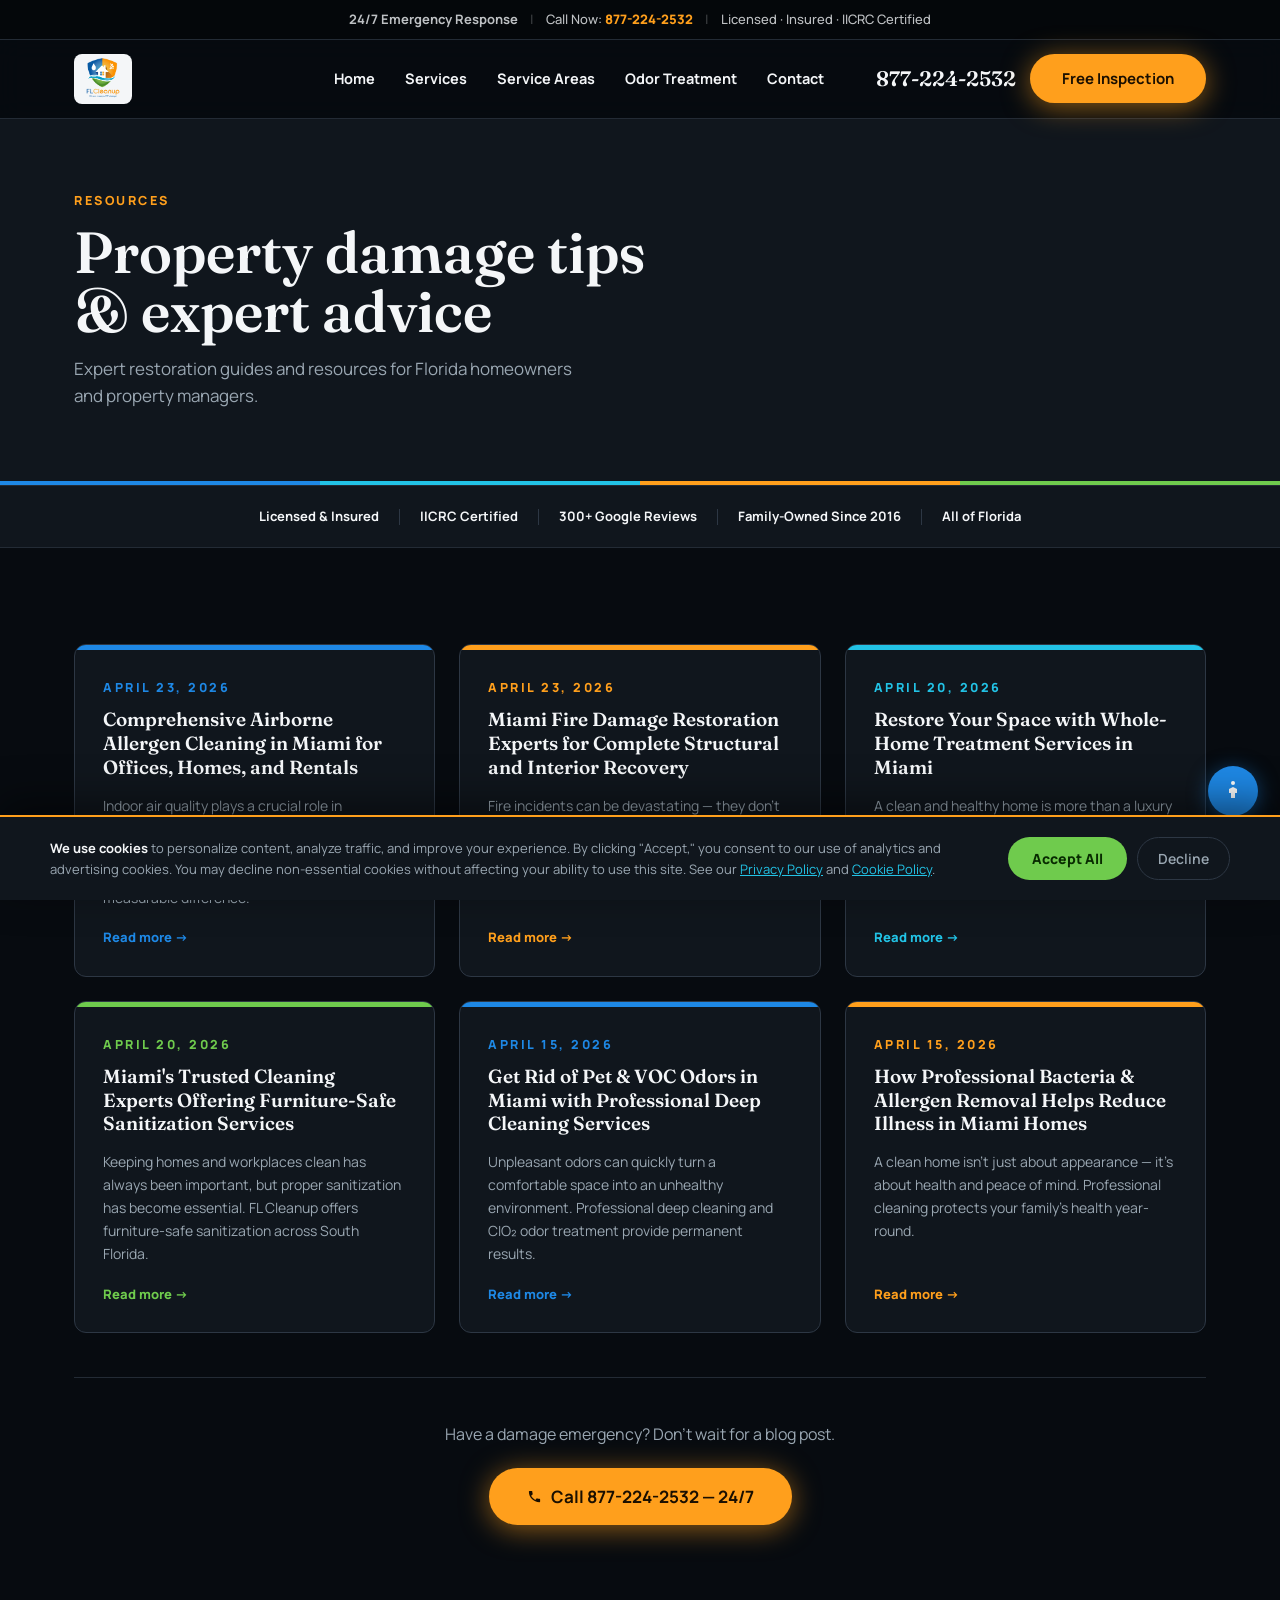
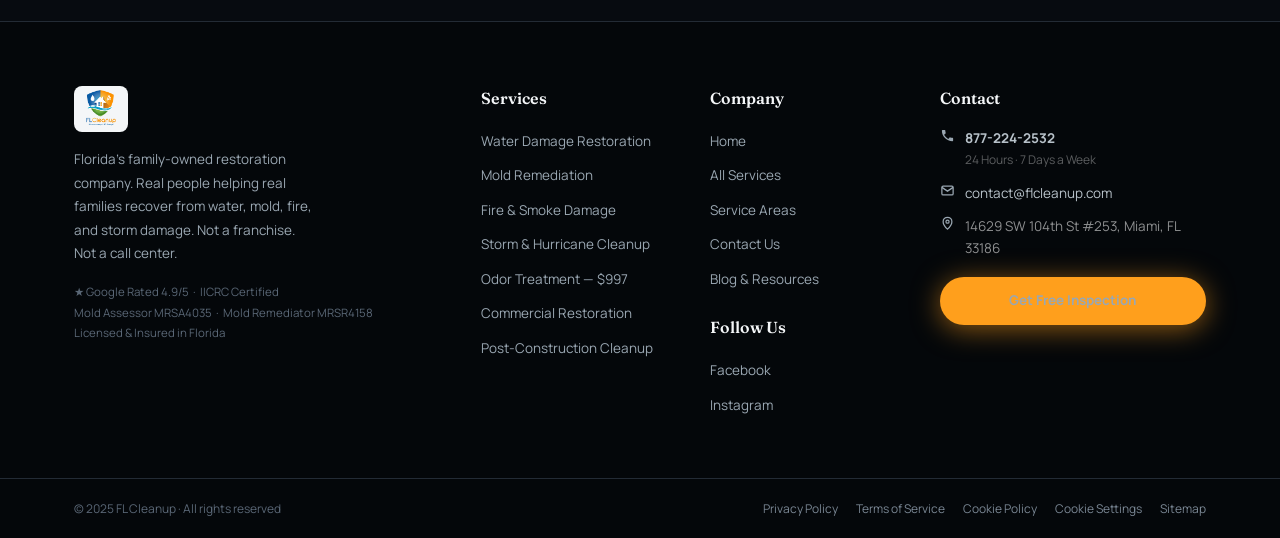
==== commit c04f10a9: "Add dedicated legal pages; harden consent (reopen) + ADA widget (persist, high-contrast, aria-presse" ====
--- a/blog/index.html
+++ b/blog/index.html
@@ -185,9 +185,10 @@
     <div class="wrap footer-bottom-inner">
       <span>© 2025 FL Cleanup · All rights reserved</span>
       <div class="footer-legal">
-        <a href="/contact/#privacy">Privacy Policy</a>
-        <a href="/contact/#terms">Terms of Service</a>
-        <a href="/contact/#cookies">Cookie Policy</a>
+        <a href="/privacy-policy/">Privacy Policy</a>
+        <a href="/terms-of-service/">Terms of Service</a>
+        <a href="/cookie-policy/">Cookie Policy</a>
+        <a href="#" class="cookie-settings">Cookie Settings</a>
         <a href="/sitemap.xml">Sitemap</a>
       </div>
     </div>
@@ -196,7 +197,7 @@
 <div class="consent-banner" id="consent-banner" role="dialog" aria-label="Cookie consent" aria-modal="false">
   <div class="consent-inner">
     <div class="consent-text">
-      <strong style="color:var(--paper)">We use cookies</strong> to personalize content, analyze traffic, and improve your experience. By clicking "Accept," you consent to our use of analytics and advertising cookies. You may decline non-essential cookies without affecting your ability to use this site. See our <a href="/contact/#privacy">Privacy Policy</a> and <a href="/contact/#cookies">Cookie Policy</a>.
+      <strong style="color:var(--paper)">We use cookies</strong> to personalize content, analyze traffic, and improve your experience. By clicking "Accept," you consent to our use of analytics and advertising cookies. You may decline non-essential cookies without affecting your ability to use this site. See our <a href="/privacy-policy/">Privacy Policy</a> and <a href="/cookie-policy/">Cookie Policy</a>.
     </div>
     <div class="consent-btns">
       <button class="consent-accept" id="consent-accept" aria-label="Accept all cookies">Accept All</button>
--- a/assets/css/main.css
+++ b/assets/css/main.css
@@ -374,3 +374,21 @@
   .stat-num{font-size:60px}
   .cio-price{font-size:56px}
 }
+
+/* LEGAL PAGES */
+.legal p{font-size:15px;color:var(--mist);line-height:1.8;margin-bottom:18px}
+.legal h2{font-family:'Fraunces',serif;font-size:21px;font-weight:600;color:var(--paper);margin:32px 0 12px}
+.legal ul{list-style:none;margin:0 0 18px;padding:0}
+.legal li{font-size:15px;color:var(--mist);line-height:1.75;padding-left:20px;position:relative;margin-bottom:9px}
+.legal li::before{content:'';position:absolute;left:2px;top:10px;width:6px;height:6px;border-radius:50%;background:var(--harbor)}
+.legal a{color:var(--lagoon);text-decoration:underline}
+.legal strong{color:var(--paper)}
+.legal .muted{font-size:14px;color:var(--mist);margin-top:28px;padding-top:20px;border-top:1px solid var(--line)}
+
+/* ACCESSIBILITY WIDGET STATES (persisted via localStorage) */
+body.a11y-large{font-size:18px}
+body.a11y-spacing{letter-spacing:.04em;line-height:1.9}
+body.high-contrast{--void:#000;--panel:#000;--panel2:#0a0d12;--line:#8a98a6;--line2:#ffffff;--paper:#ffffff;--mist:#eef2f6}
+body.high-contrast,body.high-contrast .topbar,body.high-contrast .site-footer{background:#000}
+body.high-contrast a:not(.btn):not(.area-chip):not(.svc-pill):not(.region-link){text-decoration:underline}
+body.high-contrast .btn{outline:2px solid #fff;outline-offset:2px}
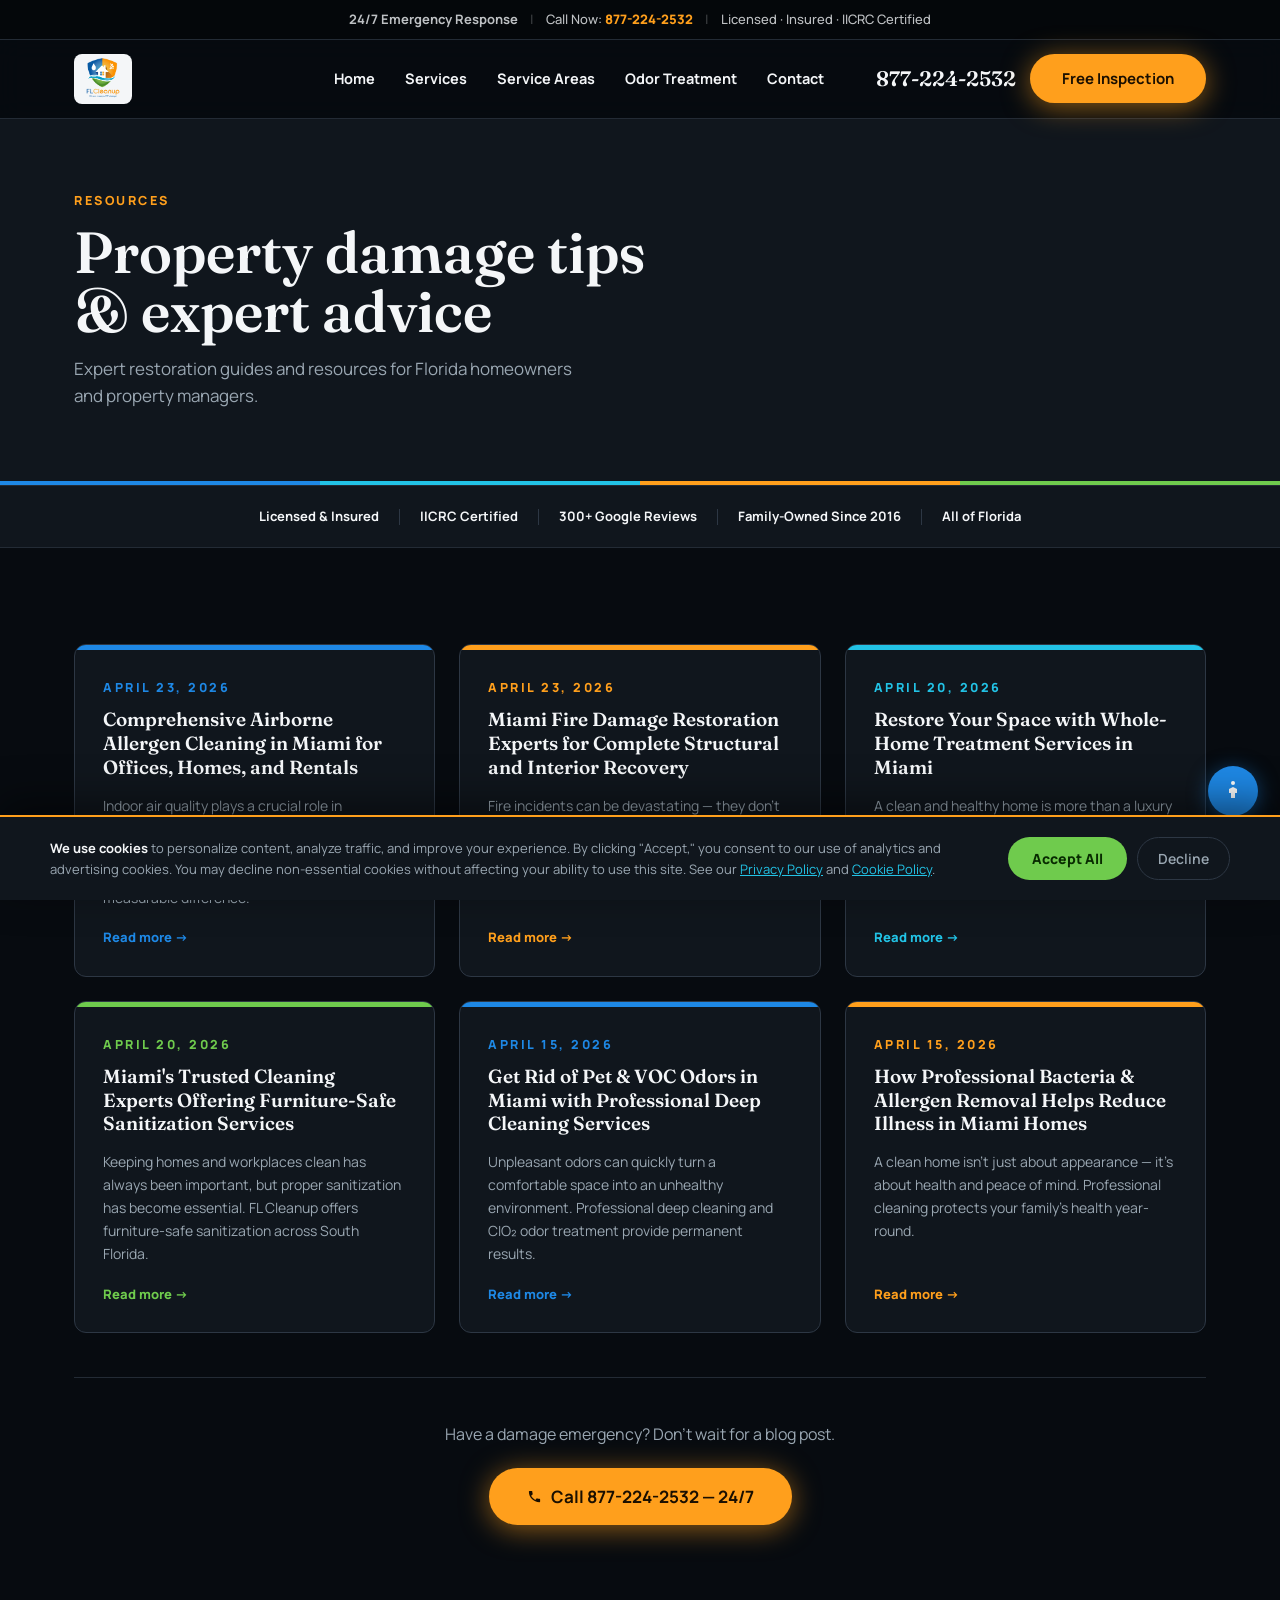
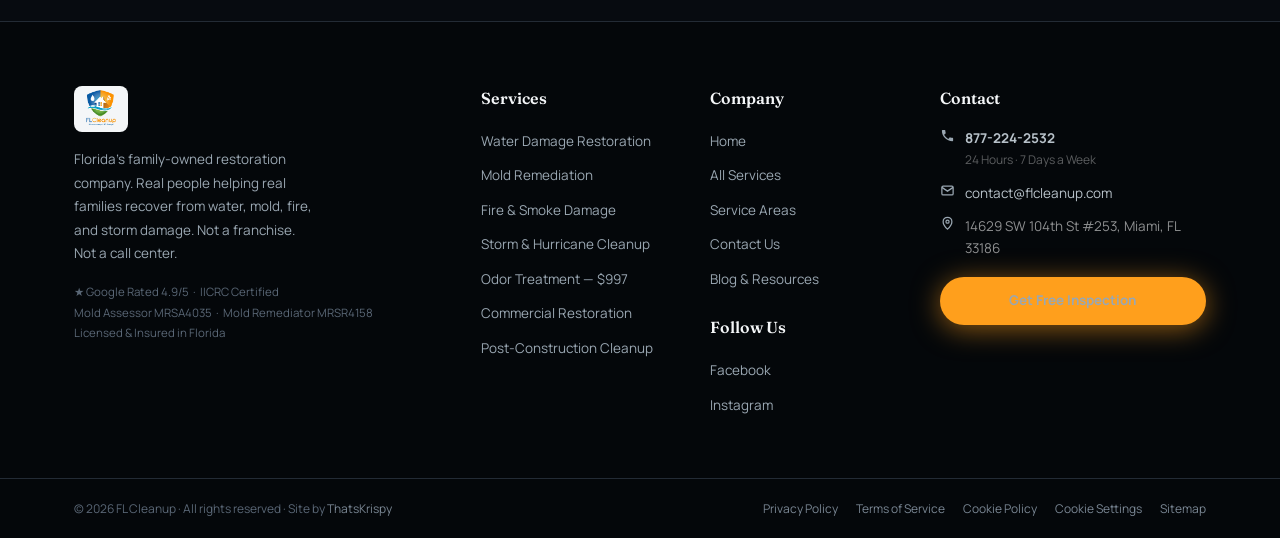
==== commit f3587236: "Footer: update copyright to 2026 and add 'Site by ThatsKrispy' credit site-wide" ====
--- a/blog/index.html
+++ b/blog/index.html
@@ -183,7 +183,7 @@
   </div>
   <div class="footer-bottom">
     <div class="wrap footer-bottom-inner">
-      <span>© 2025 FL Cleanup · All rights reserved</span>
+      <span>© 2026 FL Cleanup · All rights reserved · Site by <a href="https://thatskrispy.com" rel="noopener" target="_blank">ThatsKrispy</a></span>
       <div class="footer-legal">
         <a href="/privacy-policy/">Privacy Policy</a>
         <a href="/terms-of-service/">Terms of Service</a>
